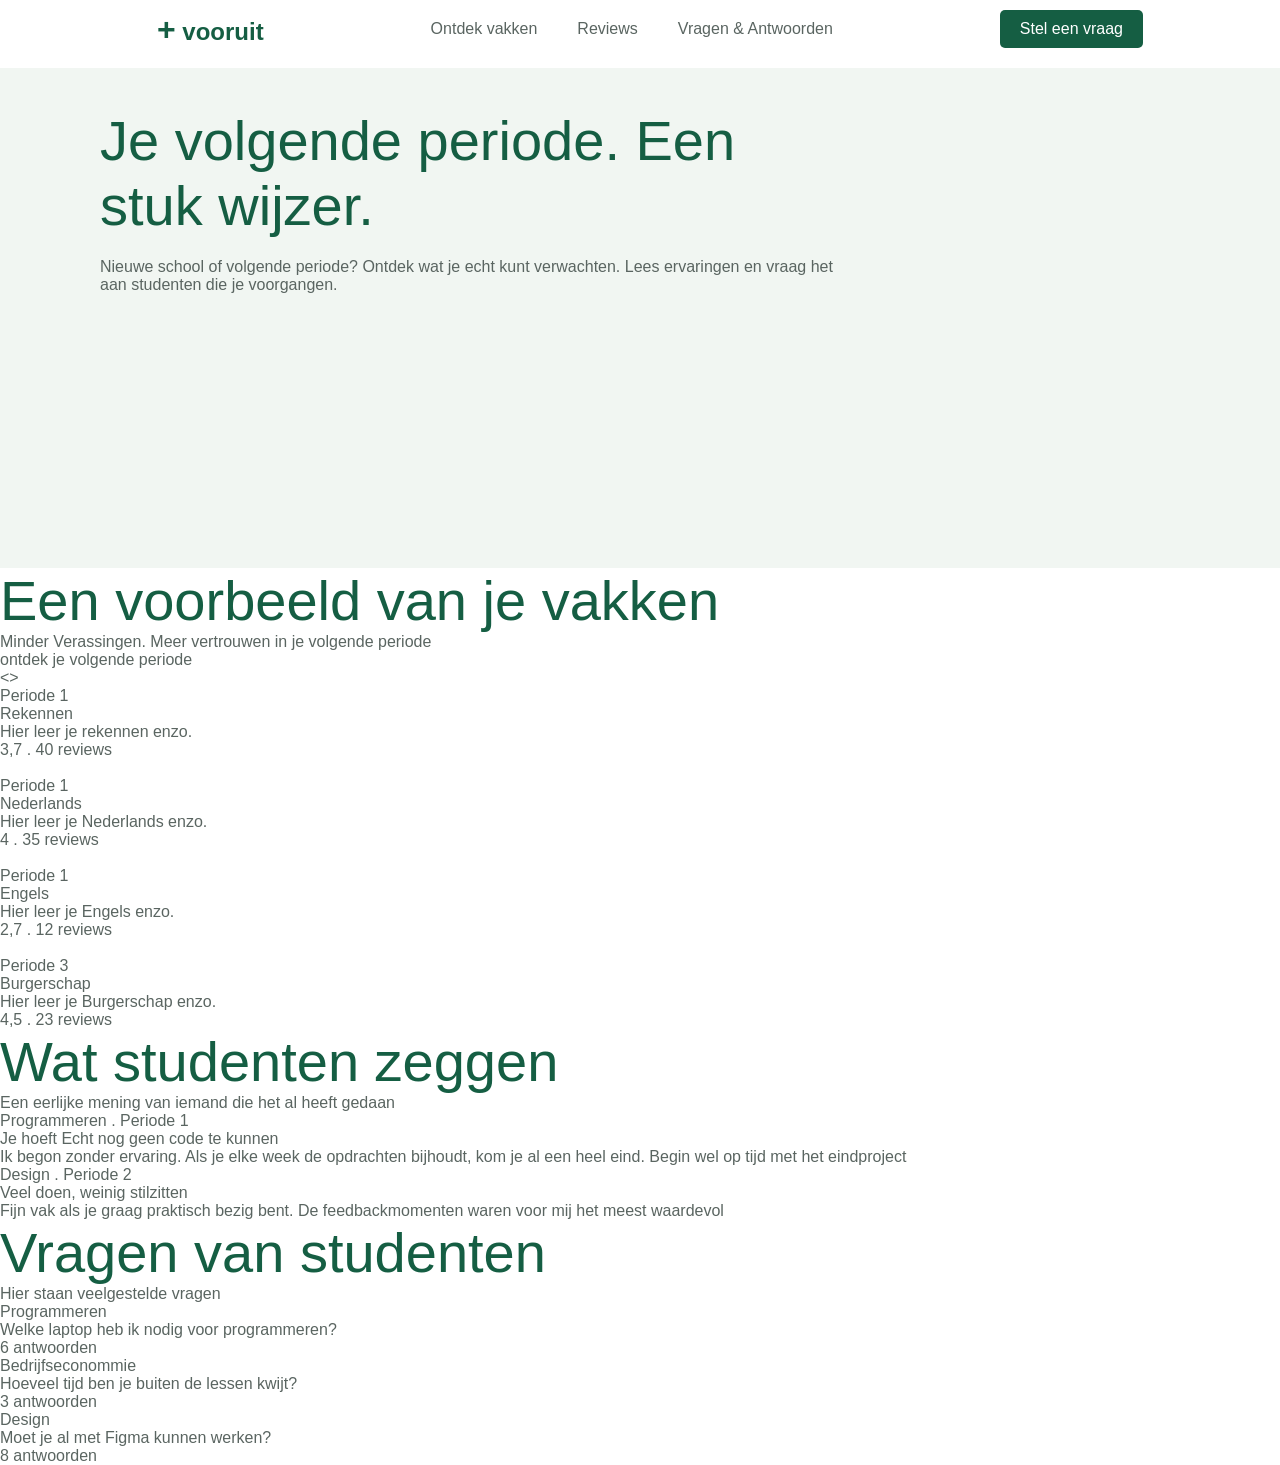
==== web-pages/index.html @ 9ec4476e "header fix" ====
<!doctype html>
<html lang="en">

<head>
  <meta charset="UTF-8" />
  <meta name="viewport" content="width=device-width, initial-scale=1.0" />
  <title>Document</title>
  <link rel="stylesheet" href="../css/style.css" />
</head>

<body>
  <header>
    <nav class="navigation">
      <div>
        <p><span>+</span> vooruit</p>
      </div>

      <div class="links">
        <a href="#">Ontdek vakken</a>
        <a href="#">Reviews</a>
        <a href="#">Vragen & Antwoorden</a>
      </div>

      <div>
        <a class="question-button" href="#">Stel een vraag</a>
      </div>
    </nav>
  </header>
  <main>
    <section class="hero">
      <div class="hero-text-container">
        <h2>Je volgende periode. Een stuk wijzer.</h2>
        <h3>
          Nieuwe school of volgende periode? Ontdek wat je echt kunt
          verwachten. Lees ervaringen en vraag het aan studenten die je
          voorgangen.
        </h3>
      </div>
    </section>

    <section class="vakken">
      <div>
        <h2>Een voorbeeld van je vakken</h2>
        <p>Minder Verassingen. Meer vertrouwen in je volgende periode</p>
        <p>ontdek je volgende periode</p>
      </div>

      <div class="vakken-container">
        <article>
          <div>
            <div class="logo-container">
              <p class="logo">
                <>
              </p>
            </div>
            <p>Periode 1</p>

            <p>Rekennen</p>
            <p>Hier leer je rekennen enzo.</p>

            <!-- ster icoon -->
            <p>3,7 . 40 reviews</p>
          </div>
        </article>

        <article>
          <img src="" alt="" />
          <div>
            <p>Periode 1</p>
            <p>Nederlands</p>
            <p>Hier leer je Nederlands enzo.</p>

            <!-- ster icoon -->
            <p>4 . 35 reviews</p>
          </div>
        </article>

        <article>
          <img src="" alt="" />
          <div>
            <p>Periode 1</p>
            <p>Engels</p>
            <p>Hier leer je Engels enzo.</p>

            <!-- ster icoon -->
            <p>2,7 . 12 reviews</p>
          </div>
        </article>

        <article>
          <img src="" alt="" />
          <div>
            <p>Periode 3</p>

            <p>Burgerschap</p>
            <p>Hier leer je Burgerschap enzo.</p>

            <!-- ster icoon -->
            <p>4,5 . 23 reviews</p>
          </div>
        </article>
      </div>
    </section>

    <!-- Wat studenten zeggen en vragen van studenten -->
    <section>
      <!-- wat studenten zegggen -->
      <div>
        <div>
          <h2>Wat studenten zeggen</h2>
          <p>Een eerlijke mening van iemand die het al heeft gedaan</p>
        </div>

        <article>
          <p>Programmeren . Periode 1</p>
          <p>Je hoeft Echt nog geen code te kunnen</p>
          <p>Ik begon zonder ervaring. Als je elke week de opdrachten bijhoudt,
            kom je al een heel eind. Begin wel op tijd met het eindproject
          </p>
        </article>

        <article>
          <p>Design . Periode 2</p>
          <p>Veel doen, weinig stilzitten</p>
          <p>Fijn vak als je graag praktisch bezig bent. De feedbackmomenten waren
            voor mij het meest waardevol
          </p>
        </article>
      </div>

      <!-- Vragen van studenten -->
      <div>
        <div>
          <h2>Vragen van studenten</h2>
          <p>Hier staan veelgestelde vragen</p>
        </div>

        <article>
          <p>Programmeren</p>
          <p>Welke laptop heb ik nodig voor programmeren?</p>
          <p>6 antwoorden</p>
        </article>
         <article>
          <p>Bedrijfseconommie</p>
          <p>Hoeveel tijd ben je buiten de lessen kwijt?</p>
          <p>3 antwoorden</p>
        </article>
         <article>
          <p>Design</p>
          <p>Moet je al met Figma kunnen werken?</p>
          <p>8 antwoorden</p>
        </article>
      </div>

    </section>
  </main>

  <footer></footer>
</body>

</html>
---- css/style.css ----
* {
    margin: 0;
    padding: 0;
}


:root {
    --primary-color: #155E43;
    --secondary-color: #2ecc71;
    --border-color: #E4E9E5;
    --font-color: #5A6561;
    --font-hover-background-color: #cde8d8;
    --background-color: #ffffff;
    --secondary-background-color: #F1F6F2;
}


/* GENERAL */
body {
    font-family: Inter, sans-serif;
    background-color: var(--background-color);
    color: var(--font-color);
}

h2 {
    font-size: 3.5rem;
    font-weight: 500;
    color: var(--primary-color);
}

h3 {
    color: var(--font-color);
    font-size: 1rem;
    font-weight: 500;
}

/* GENERAL */

/* HEADER */
.navigation {
    display: flex;
    margin: 0 auto;
    align-items: center;
    justify-content: space-evenly;
    background-color: var(--background-color);
    color: #fff;
    padding: 10px;
    width: 100%;
    margin-bottom: 10px;

    span{
        font-size: 2rem;
        color: var(--primary-color);
    }

    p{
        font-size: 1.5rem;
        font-weight: 600;
        color: var(--primary-color);
    }
    
    a {
        color: var(--font-color);
        text-decoration: none;
        padding: 10px 20px;
        transition: background-color 0.3s ease;
    }

    a:hover {
        background-color: var(--font-hover-background-color);
        border-radius: 5px;
    }

    .links{
        display: flex;
        max-width: 500px;
    }

    .question-button {
        display: flex;
        flex-wrap: wrap;
        background-color: var(--primary-color);
        color: var(--background-color);
        border: none;
        padding: 10px 20px;
        border-radius: 5px;
        cursor: pointer;
        transition: background-color 0.3s ease;

        a:hover {
            background-color: var(--primary-color);
            color: var(--secondary-background-color);
        }
    }

}
/* END HEADER */

/* HERO */
.hero{
    width: 100%;
    height: 500px;
    background-color: var(--secondary-background-color);

    .hero-text-container {
        display: flex;
        flex-direction: column;
        align-items: left;
        width: 750px;
        margin-left: 100px;


        h2 {
            margin-top: 40px;
        }

        h3 {
            margin-top: 20px;
        }
    }

}
/* END HERO */


.review-box{
    width: 1400px;
    height: 600px;
    background-color: red;
}
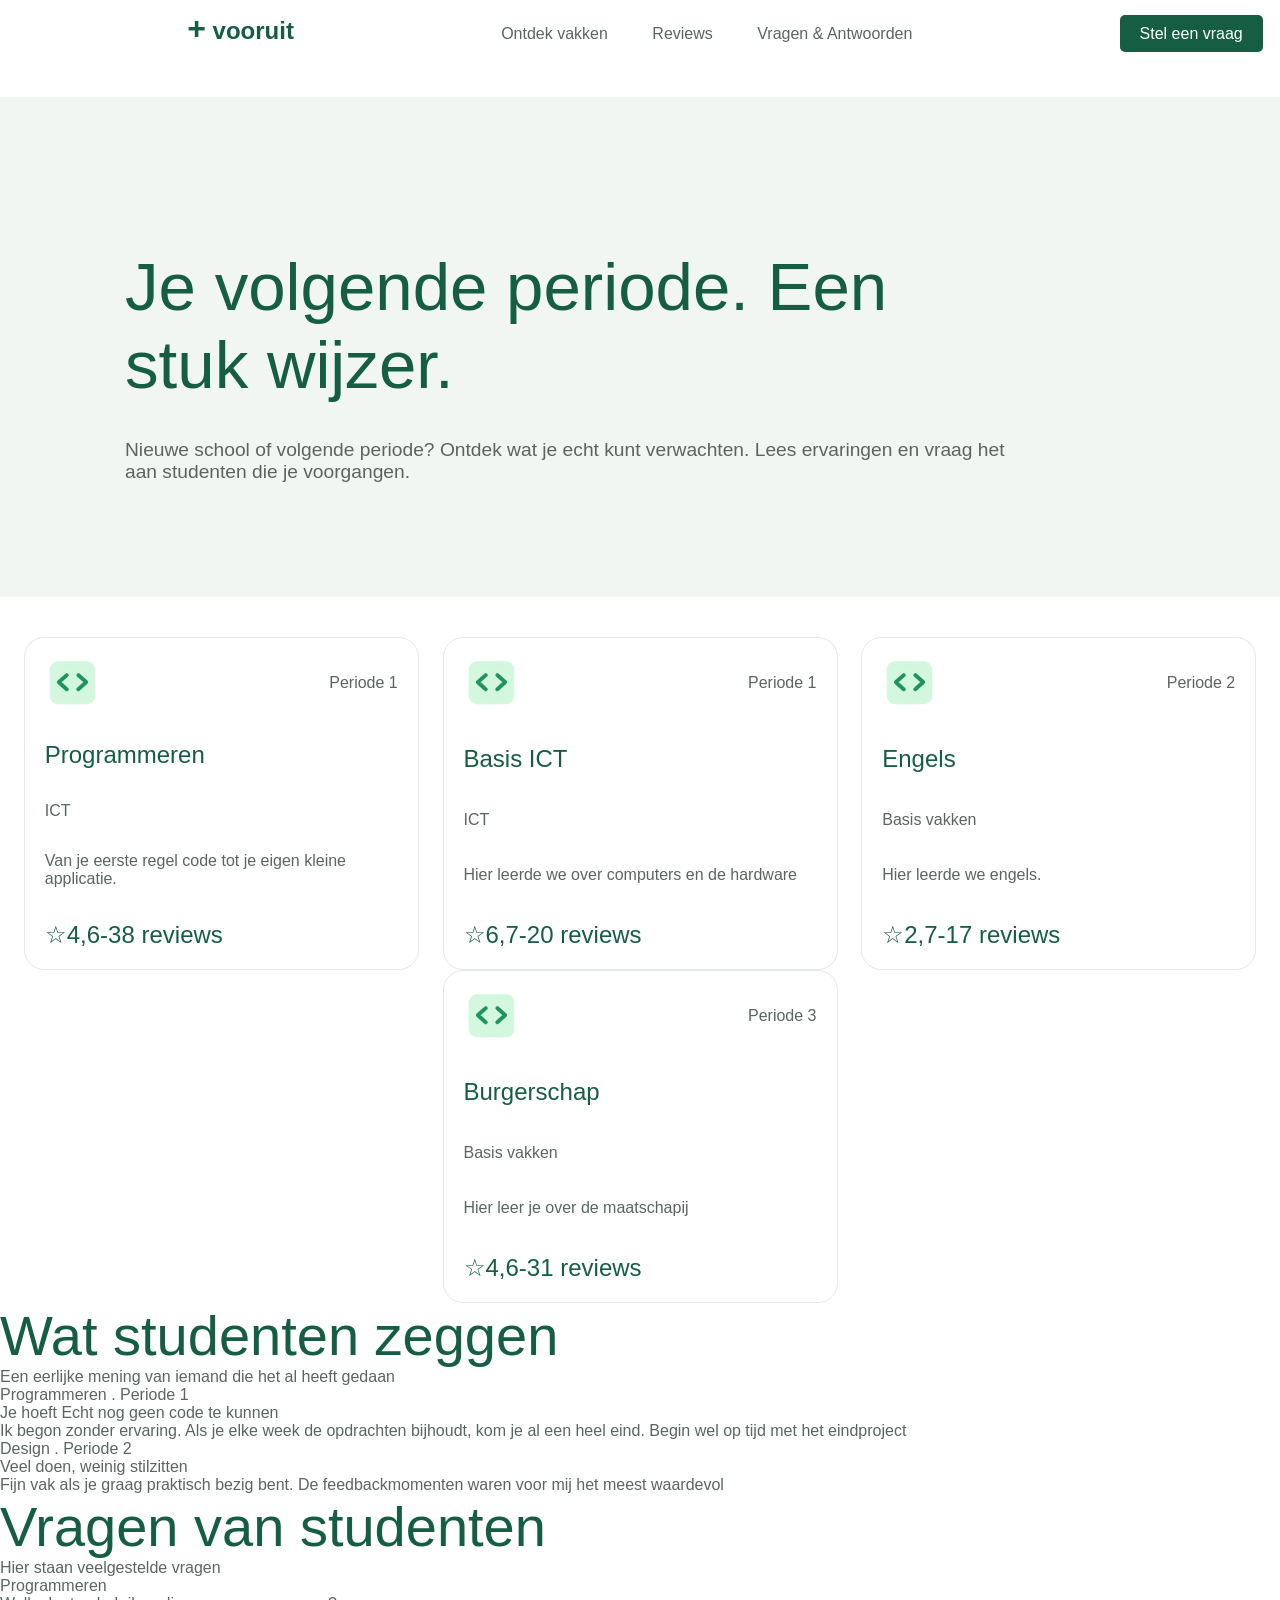
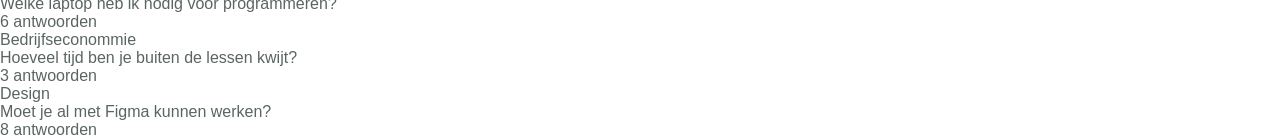
==== commit e6122494: "Updated" ====
--- a/web-pages/index.html
+++ b/web-pages/index.html
@@ -1,161 +1,187 @@
 <!doctype html>
 <html lang="en">
+  <head>
+    <meta charset="UTF-8" />
+    <meta
+      name="viewport"
+      content="width=device-width, initial-scale=1.0, maximum-scale=1.0, user-scalable=no"
+    />
+    <title>Document</title>
+    <link rel="stylesheet" href="../css/style.css" />
+  </head>
 
-<head>
-  <meta charset="UTF-8" />
-  <meta name="viewport" content="width=device-width, initial-scale=1.0" />
-  <title>Document</title>
-  <link rel="stylesheet" href="../css/style.css" />
-</head>
+  <body>
+    <header>
+      <nav class="navigation">
+        <div>
+          <p><span>+</span> vooruit</p>
+        </div>
 
-<body>
-  <header>
-    <nav class="navigation">
-      <div>
-        <p><span>+</span> vooruit</p>
-      </div>
+        <div>
+          <a href="#">Ontdek vakken</a>
+          <a href="#">Reviews</a>
+          <a href="#">Vragen & Antwoorden</a>
+        </div>
 
-      <div class="links">
-        <a href="#">Ontdek vakken</a>
-        <a href="#">Reviews</a>
-        <a href="#">Vragen & Antwoorden</a>
-      </div>
+        <div>
+          <a class="question-button" href="#">Stel een vraag</a>
+        </div>
+      </nav>
+    </header>
+    <main>
+      <section class="hero">
+        <div class="hero-text-container">
+          <h2>Je volgende periode. Een stuk wijzer.</h2>
+          <h3>
+            Nieuwe school of volgende periode? Ontdek wat je echt kunt
+            verwachten. Lees ervaringen en vraag het aan studenten die je
+            voorgangen.
+          </h3>
+        </div>
+      </section>
 
-      <div>
-        <a class="question-button" href="#">Stel een vraag</a>
-      </div>
-    </nav>
-  </header>
-  <main>
-    <section class="hero">
-      <div class="hero-text-container">
-        <h2>Je volgende periode. Een stuk wijzer.</h2>
-        <h3>
-          Nieuwe school of volgende periode? Ontdek wat je echt kunt
-          verwachten. Lees ervaringen en vraag het aan studenten die je
-          voorgangen.
-        </h3>
-      </div>
-    </section>
-
-    <section class="vakken">
-      <div>
-        <h2>Een voorbeeld van je vakken</h2>
-        <p>Minder Verassingen. Meer vertrouwen in je volgende periode</p>
-        <p>ontdek je volgende periode</p>
-      </div>
-
-      <div class="vakken-container">
-        <article>
-          <div>
-            <div class="logo-container">
-              <p class="logo">
-                <>
-              </p>
-            </div>
+      <section class="card-section">
+        <article class="card">
+          <div class="card-image-container">
+            <img src="../images/logo.png" alt="" />
             <p>Periode 1</p>
-
-            <p>Rekennen</p>
-            <p>Hier leer je rekennen enzo.</p>
-
-            <!-- ster icoon -->
-            <p>3,7 . 40 reviews</p>
           </div>
+          <h2>Programmeren</h2>
+          <p>ICT</p>
+          <p>Van je eerste regel code tot je eigen kleine applicatie.</p>
+          <h2 class="review">☆4,6-38 reviews</h2>
         </article>
 
-        <article>
-          <img src="" alt="" />
-          <div>
+        <article class="card">
+          <div class="card-image-container">
+            <img src="../images/logo.png" alt="" />
             <p>Periode 1</p>
-            <p>Nederlands</p>
-            <p>Hier leer je Nederlands enzo.</p>
-
-            <!-- ster icoon -->
-            <p>4 . 35 reviews</p>
           </div>
+          <h2>Basis ICT</h2>
+          <p>ICT</p>
+          <p>Hier leerde we over computers en de hardware</p>
+          <h2 class="review">☆6,7-20 reviews</h2>
         </article>
 
-        <article>
-          <img src="" alt="" />
-          <div>
-            <p>Periode 1</p>
-            <p>Engels</p>
-            <p>Hier leer je Engels enzo.</p>
-
-            <!-- ster icoon -->
-            <p>2,7 . 12 reviews</p>
+        <article class="card">
+          <div class="card-image-container">
+            <img src="../images/logo.png" alt="" />
+            <p>Periode 2</p>
           </div>
+          <h2>Engels</h2>
+          <p>Basis vakken</p>
+          <p>Hier leerde we engels.</p>
+          <h2 class="review">☆2,7-17 reviews</h2>
         </article>
 
-        <article>
-          <img src="" alt="" />
-          <div>
+        <article class="card">
+          <div class="card-image-container">
+            <img src="../images/logo.png" alt="" />
             <p>Periode 3</p>
+          </div>
+          <h2>Burgerschap</h2>
+          <p>Basis vakken</p>
+          <p>Hier leer je over de maatschapij</p>
+          <h2 class="review">☆4,6-31 reviews</h2>
+        </article>
+      </section>
 
-            <p>Burgerschap</p>
-            <p>Hier leer je Burgerschap enzo.</p>
-
-            <!-- ster icoon -->
-            <p>4,5 . 23 reviews</p>
-          </div>
-        </article>
-      </div>
-    </section>
-
-    <!-- Wat studenten zeggen en vragen van studenten -->
+      <!-- Wat studenten zeggen en vragen van studenten -->
+ 
     <section>
       <!-- wat studenten zegggen -->
       <div>
         <div>
           <h2>Wat studenten zeggen</h2>
+ 
           <p>Een eerlijke mening van iemand die het al heeft gedaan</p>
+ 
         </div>
-
+ 
+ 
+ 
         <article>
+ 
           <p>Programmeren . Periode 1</p>
+ 
           <p>Je hoeft Echt nog geen code te kunnen</p>
+ 
           <p>Ik begon zonder ervaring. Als je elke week de opdrachten bijhoudt,
+ 
             kom je al een heel eind. Begin wel op tijd met het eindproject
+ 
           </p>
+ 
         </article>
-
+ 
+ 
+ 
         <article>
+ 
           <p>Design . Periode 2</p>
+ 
           <p>Veel doen, weinig stilzitten</p>
+ 
           <p>Fijn vak als je graag praktisch bezig bent. De feedbackmomenten waren
+ 
             voor mij het meest waardevol
+ 
           </p>
+ 
+        </article>
+ 
+      </div>
+ 
+ 
+ 
+      <!-- Vragen van studenten -->
+ 
+      <div>
+ 
+        <div>
+ 
+          <h2>Vragen van studenten</h2>
+ 
+          <p>Hier staan veelgestelde vragen</p>
+ 
+        </div>
+ 
+ 
+ 
+        <article>
+ 
+          <p>Programmeren</p>
+ 
+          <p>Welke laptop heb ik nodig voor programmeren?</p>
+ 
+          <p>6 antwoorden</p>
+ 
+        </article>
+ 
+         <article>
+ 
+          <p>Bedrijfseconommie</p>
+ 
+          <p>Hoeveel tijd ben je buiten de lessen kwijt?</p>
+ 
+          <p>3 antwoorden</p>
+ 
+        </article>
+ 
+         <article>
+ 
+          <p>Design</p>
+ 
+          <p>Moet je al met Figma kunnen werken?</p>
+ 
+          <p>8 antwoorden</p>
+ 
         </article>
       </div>
+    </section>
 
-      <!-- Vragen van studenten -->
-      <div>
-        <div>
-          <h2>Vragen van studenten</h2>
-          <p>Hier staan veelgestelde vragen</p>
-        </div>
+    </main>
 
-        <article>
-          <p>Programmeren</p>
-          <p>Welke laptop heb ik nodig voor programmeren?</p>
-          <p>6 antwoorden</p>
-        </article>
-         <article>
-          <p>Bedrijfseconommie</p>
-          <p>Hoeveel tijd ben je buiten de lessen kwijt?</p>
-          <p>3 antwoorden</p>
-        </article>
-         <article>
-          <p>Design</p>
-          <p>Moet je al met Figma kunnen werken?</p>
-          <p>8 antwoorden</p>
-        </article>
-      </div>
-
-    </section>
-  </main>
-
-  <footer></footer>
-</body>
-
-</html>+    <footer></footer>
+  </body>
+</html>
--- a/css/style.css
+++ b/css/style.css
@@ -1,130 +1,167 @@
 * {
-    margin: 0;
-    padding: 0;
+  margin: 0px;
+  padding: 0px;
 }
 
-
 :root {
-    --primary-color: #155E43;
-    --secondary-color: #2ecc71;
-    --border-color: #E4E9E5;
-    --font-color: #5A6561;
-    --font-hover-background-color: #cde8d8;
-    --background-color: #ffffff;
-    --secondary-background-color: #F1F6F2;
+  --primary-color: #155e43;
+  --secondary-color: #2ecc71;
+  --border-color: #e4e9e5;
+  --font-color: #5a6561;
+  --font-hover-background-color: #cde8d8;
+  --background-color: #ffffff;
+  --background-color-offwhite: #f1f0e5;
+  --secondary-background-color: #f1f6f2;
 }
-
 
 /* GENERAL */
 body {
-    font-family: Inter, sans-serif;
-    background-color: var(--background-color);
-    color: var(--font-color);
+  font-family: Inter, sans-serif;
+  background-color: var(--background-color);
+  color: var(--font-color);
 }
 
 h2 {
-    font-size: 3.5rem;
-    font-weight: 500;
-    color: var(--primary-color);
+  font-size: 3.5rem;
+  font-weight: 500;
+  color: var(--primary-color);
 }
 
 h3 {
-    color: var(--font-color);
-    font-size: 1rem;
-    font-weight: 500;
+  color: var(--font-color);
+  font-size: 1rem;
+  font-weight: 500;
 }
 
 /* GENERAL */
 
 /* HEADER */
 .navigation {
-    display: flex;
-    margin: 0 auto;
-    align-items: center;
-    justify-content: space-evenly;
-    background-color: var(--background-color);
-    color: #fff;
-    padding: 10px;
-    width: 100%;
-    margin-bottom: 10px;
+  display: flex;
+  margin: 0 auto;
+  align-items: baseline;
+  justify-content: space-evenly;
+  background-color: var(--background-color);
+  color: #fff;
+  padding: 10px 0;
+  width: 1450px;
 
-    span{
-        font-size: 2rem;
-        color: var(--primary-color);
-    }
+  span {
+    font-size: 2rem;
+    color: var(--primary-color);
+  }
 
-    p{
-        font-size: 1.5rem;
-        font-weight: 600;
-        color: var(--primary-color);
-    }
-    
-    a {
-        color: var(--font-color);
-        text-decoration: none;
-        padding: 10px 20px;
-        transition: background-color 0.3s ease;
-    }
+  p {
+    font-size: 1.5rem;
+    font-weight: 600;
+    color: var(--primary-color);
+  }
+
+  a {
+    color: var(--font-color);
+    text-decoration: none;
+    padding: 10px 20px;
+    transition: background-color 0.3s ease;
+  }
+
+  a:hover {
+    background-color: var(--font-hover-background-color);
+    border-radius: 5px;
+  }
+
+  .question-button {
+    background-color: var(--primary-color);
+    color: var(--background-color);
+    border: none;
+    padding: 10px 20px;
+    border-radius: 5px;
+    cursor: pointer;
+    transition: background-color 0.3s ease;
 
     a:hover {
-        background-color: var(--font-hover-background-color);
-        border-radius: 5px;
+      background-color: var(--primary-color);
+      color: var(--secondary-background-color);
     }
-
-    .links{
-        display: flex;
-        max-width: 500px;
-    }
-
-    .question-button {
-        display: flex;
-        flex-wrap: wrap;
-        background-color: var(--primary-color);
-        color: var(--background-color);
-        border: none;
-        padding: 10px 20px;
-        border-radius: 5px;
-        cursor: pointer;
-        transition: background-color 0.3s ease;
-
-        a:hover {
-            background-color: var(--primary-color);
-            color: var(--secondary-background-color);
-        }
-    }
-
+  }
 }
 /* END HEADER */
 
 /* HERO */
-.hero{
-    width: 100%;
-    height: 500px;
-    background-color: var(--secondary-background-color);
+.hero {
+  display: flex;
+  align-items: center;
+  width: 100%;
+  height: 500px;
+  background-color: var(--secondary-background-color);
+  margin: 40px 0;
 
-    .hero-text-container {
-        display: flex;
-        flex-direction: column;
-        align-items: left;
-        width: 750px;
-        margin-left: 100px;
+  .hero-text-container {
+    display: flex;
+    flex-direction: column;
+    align-items: left;
+    width: 750px;
+    margin-left: 200px;
+    transform: scale(1.2);
 
+    p {
+      width: fit-content;
+      padding: 5px 5px;
+      font-size: 0.9rem;
 
-        h2 {
-            margin-top: 40px;
-        }
-
-        h3 {
-            margin-top: 20px;
-        }
+      background-color: var(--background-color);
+      color: var(--primary-color);
+      border-radius: 5px;
     }
 
+    h2 {
+      margin-top: 30px;
+    }
+
+    h3 {
+      margin-top: 30px;
+    }
+  }
 }
 /* END HERO */
 
+/* VAKKEN ARTICLES */
+.card-section {
+  display: flex;
+  flex-direction: row;
+  justify-content: space-evenly;
+  flex-wrap: wrap;
 
-.review-box{
-    width: 1400px;
-    height: 600px;
-    background-color: red;
-}+  .card {
+    display: flex;
+    flex-direction: column;
+    justify-content: space-between;
+    width: 353px;
+    height: 291px;
+    padding: 20px;
+    border-radius: 20px;
+    border: solid 1px var(--border-color);
+
+    .card-image-container {
+      display: flex;
+      flex-direction: row;
+      justify-content: space-between;
+      align-items: center;
+    }
+
+    img {
+      height: 50px;
+      width: auto;
+    }
+
+    h2 {
+      font-size: 1.5rem;
+    }
+  }
+}
+/* END VAKKEN ARTICLES */
+
+.review-box {
+  width: 1400px;
+  height: 600px;
+  background-color: red;
+}
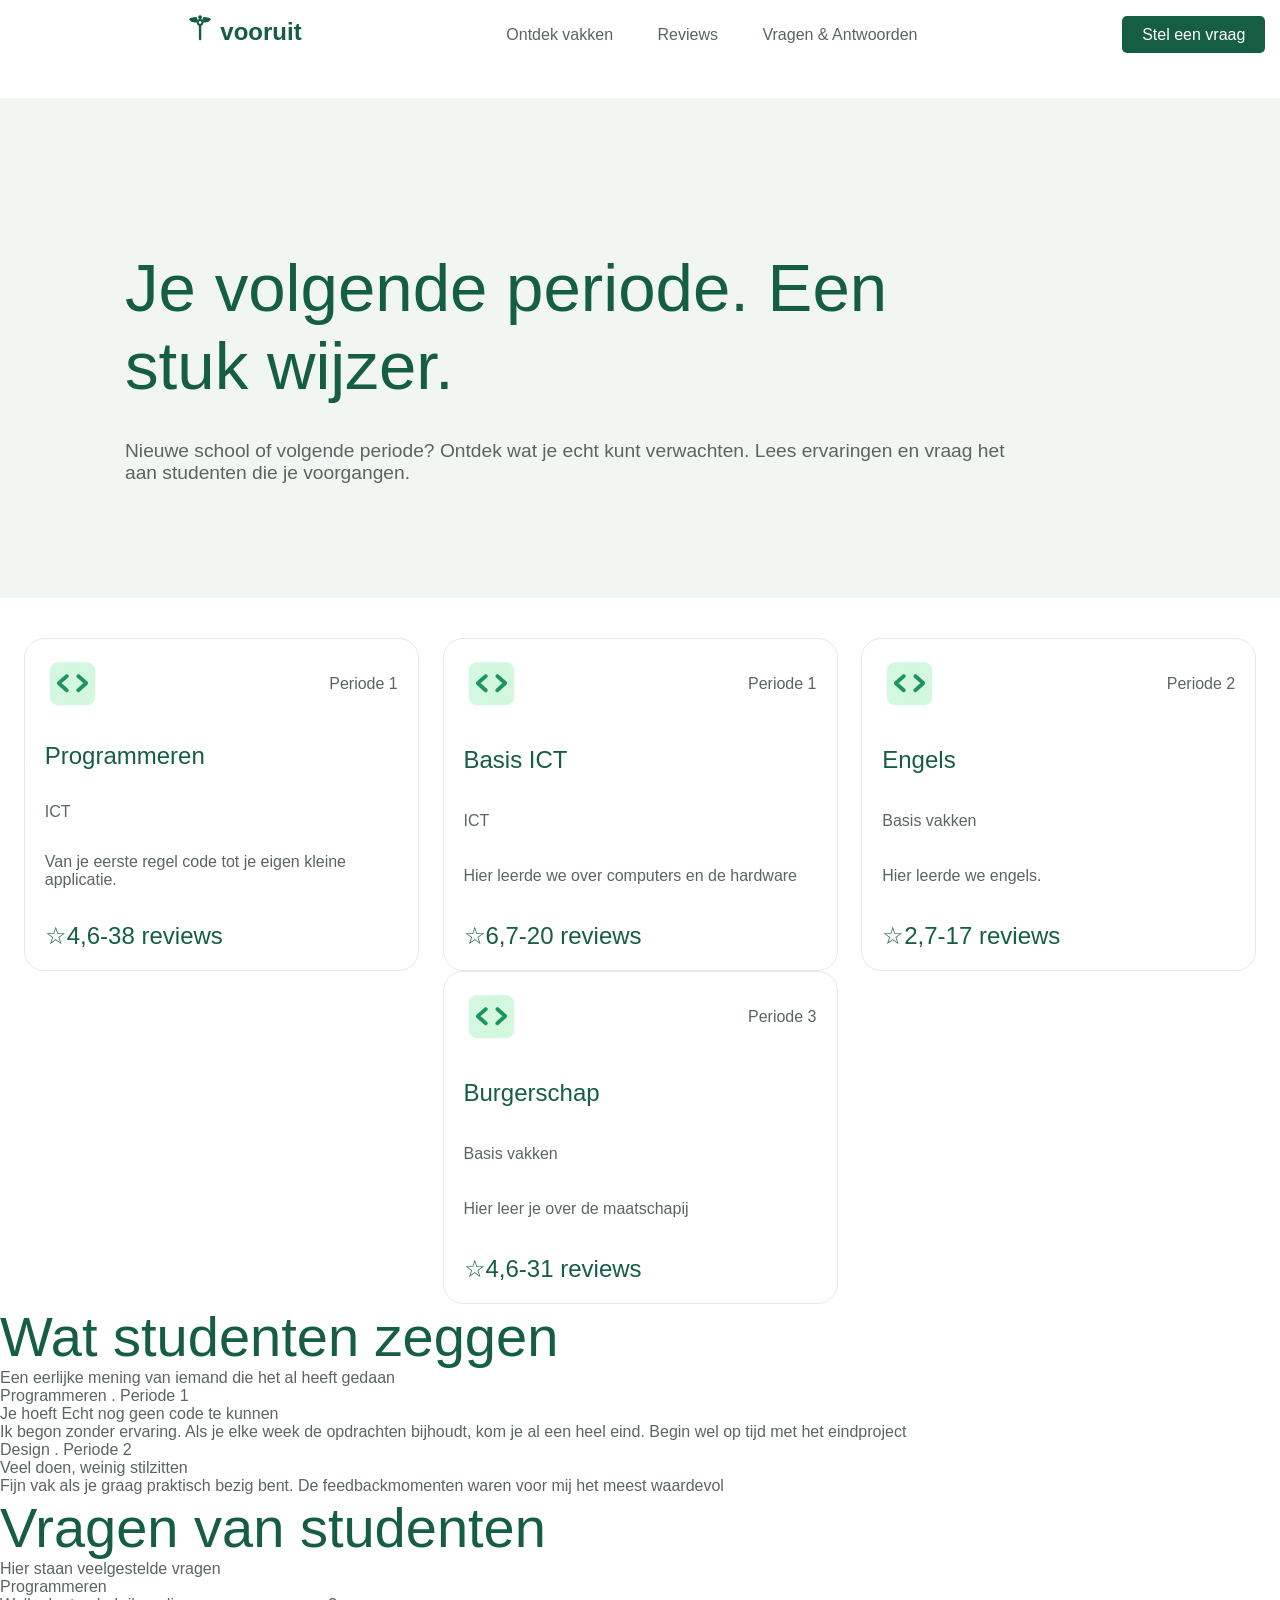
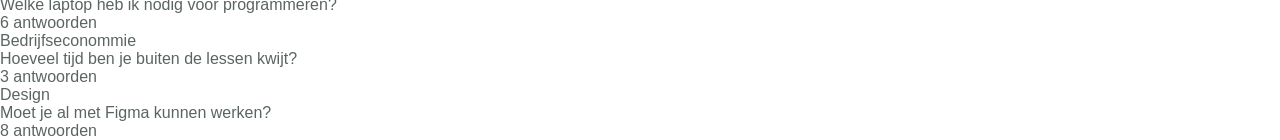
==== commit d09ec09b: "Update index.html" ====
--- a/web-pages/index.html
+++ b/web-pages/index.html
@@ -14,17 +14,17 @@
     <header>
       <nav class="navigation">
         <div>
-          <p><span>+</span> vooruit</p>
+          <p><span>⚚</span> vooruit</p>
         </div>
 
         <div>
           <a href="#">Ontdek vakken</a>
-          <a href="#">Reviews</a>
+          <a href="#reviews">Reviews</a>
           <a href="#">Vragen & Antwoorden</a>
         </div>
 
         <div>
-          <a class="question-button" href="#">Stel een vraag</a>
+          <a class="question-button" href="review.html">Stel een vraag</a>
         </div>
       </nav>
     </header>
@@ -40,7 +40,7 @@
         </div>
       </section>
 
-      <section class="card-section">
+      <section id="reviews" class="card-section">
         <article class="card">
           <div class="card-image-container">
             <img src="../images/logo.png" alt="" />
@@ -54,7 +54,7 @@
 
         <article class="card">
           <div class="card-image-container">
-            <img src="../images/logo.png" alt="" />
+            <img src="../images/logo.png" alt="bendus" />
             <p>Periode 1</p>
           </div>
           <h2>Basis ICT</h2>
@@ -93,89 +93,57 @@
       <div>
         <div>
           <h2>Wat studenten zeggen</h2>
- 
           <p>Een eerlijke mening van iemand die het al heeft gedaan</p>
- 
         </div>
  
  
  
         <article>
- 
           <p>Programmeren . Periode 1</p>
- 
           <p>Je hoeft Echt nog geen code te kunnen</p>
- 
           <p>Ik begon zonder ervaring. Als je elke week de opdrachten bijhoudt,
- 
             kom je al een heel eind. Begin wel op tijd met het eindproject
- 
           </p>
- 
         </article>
  
  
  
         <article>
- 
           <p>Design . Periode 2</p>
- 
           <p>Veel doen, weinig stilzitten</p>
- 
           <p>Fijn vak als je graag praktisch bezig bent. De feedbackmomenten waren
- 
             voor mij het meest waardevol
- 
           </p>
- 
         </article>
- 
       </div>
  
  
  
       <!-- Vragen van studenten -->
- 
       <div>
- 
         <div>
- 
           <h2>Vragen van studenten</h2>
- 
           <p>Hier staan veelgestelde vragen</p>
- 
         </div>
  
  
  
         <article>
- 
           <p>Programmeren</p>
- 
           <p>Welke laptop heb ik nodig voor programmeren?</p>
- 
           <p>6 antwoorden</p>
- 
         </article>
  
          <article>
- 
           <p>Bedrijfseconommie</p>
- 
           <p>Hoeveel tijd ben je buiten de lessen kwijt?</p>
- 
           <p>3 antwoorden</p>
- 
         </article>
  
          <article>
- 
           <p>Design</p>
- 
           <p>Moet je al met Figma kunnen werken?</p>
- 
           <p>8 antwoorden</p>
- 
         </article>
       </div>
     </section>
--- a/css/style.css
+++ b/css/style.css
@@ -15,6 +15,10 @@
 }
 
 /* GENERAL */
+html {
+    scroll-behavior: smooth;
+}
+
 body {
   font-family: Inter, sans-serif;
   background-color: var(--background-color);
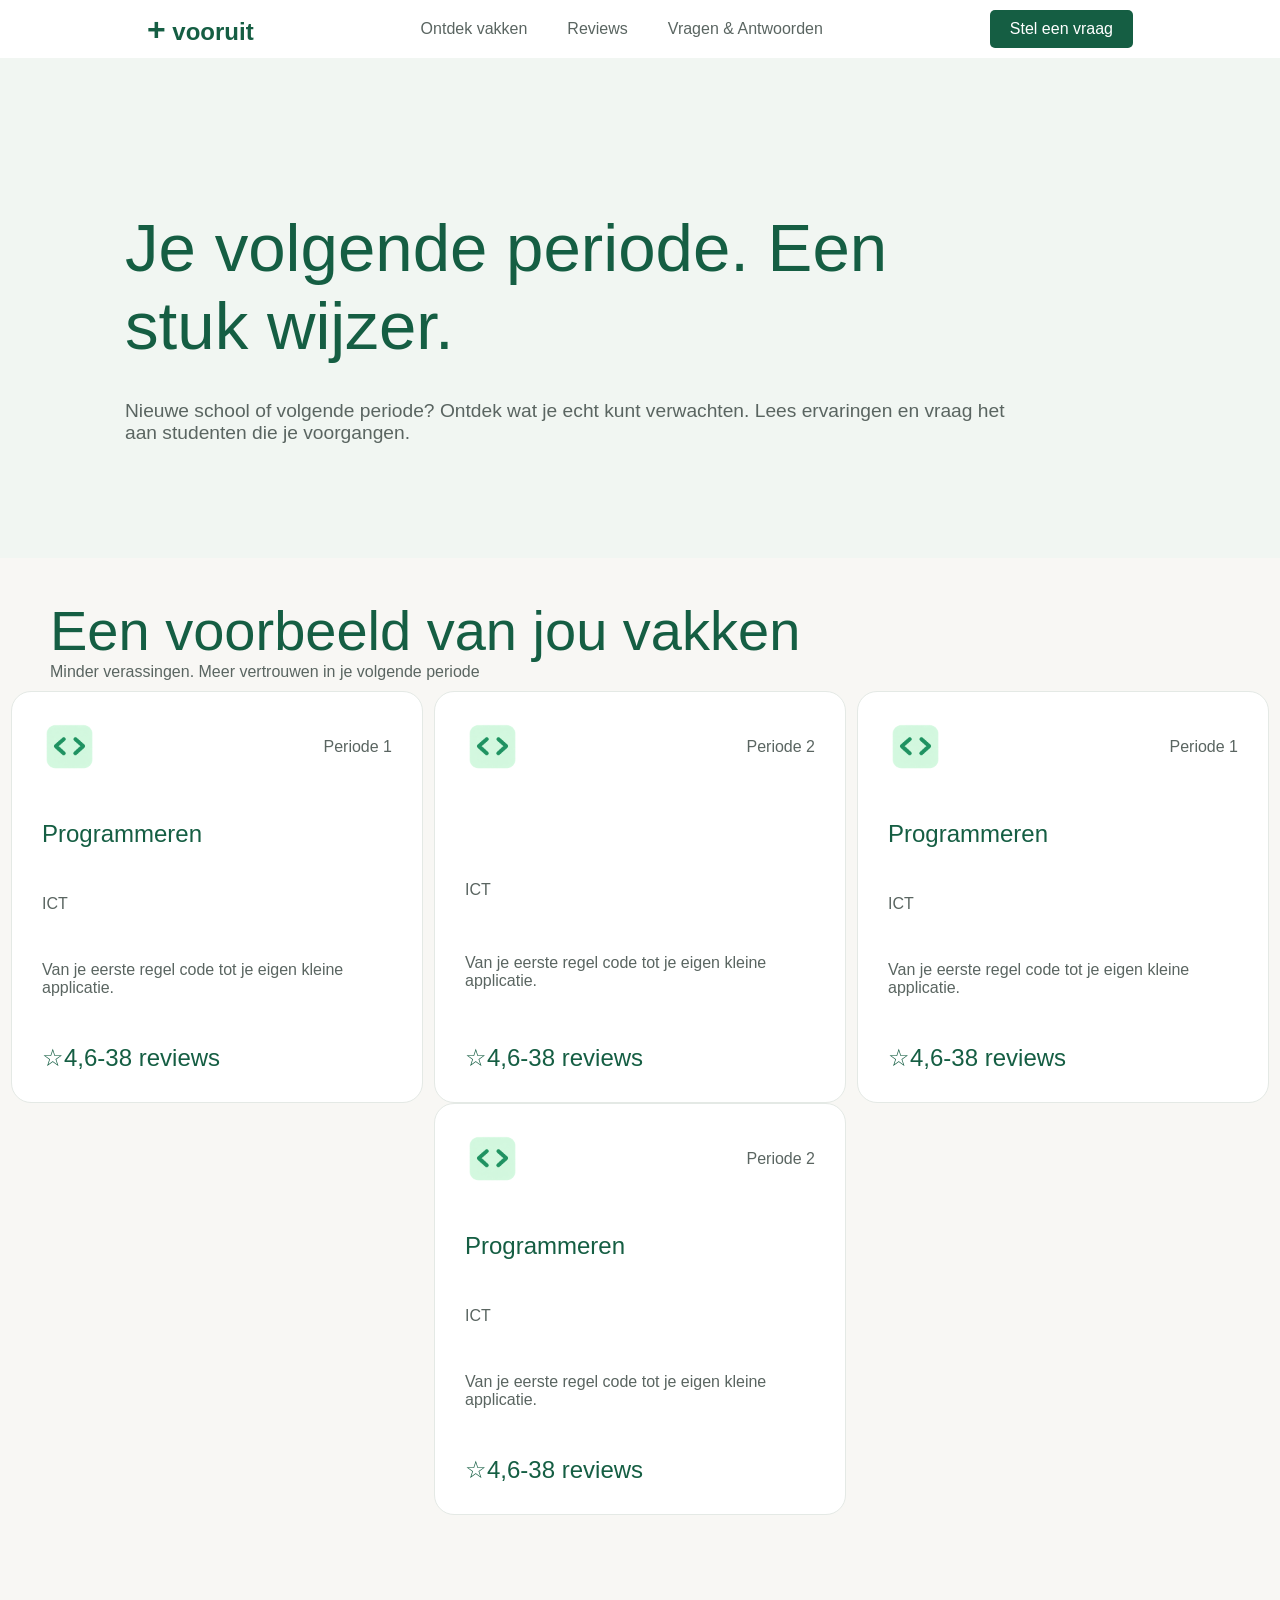
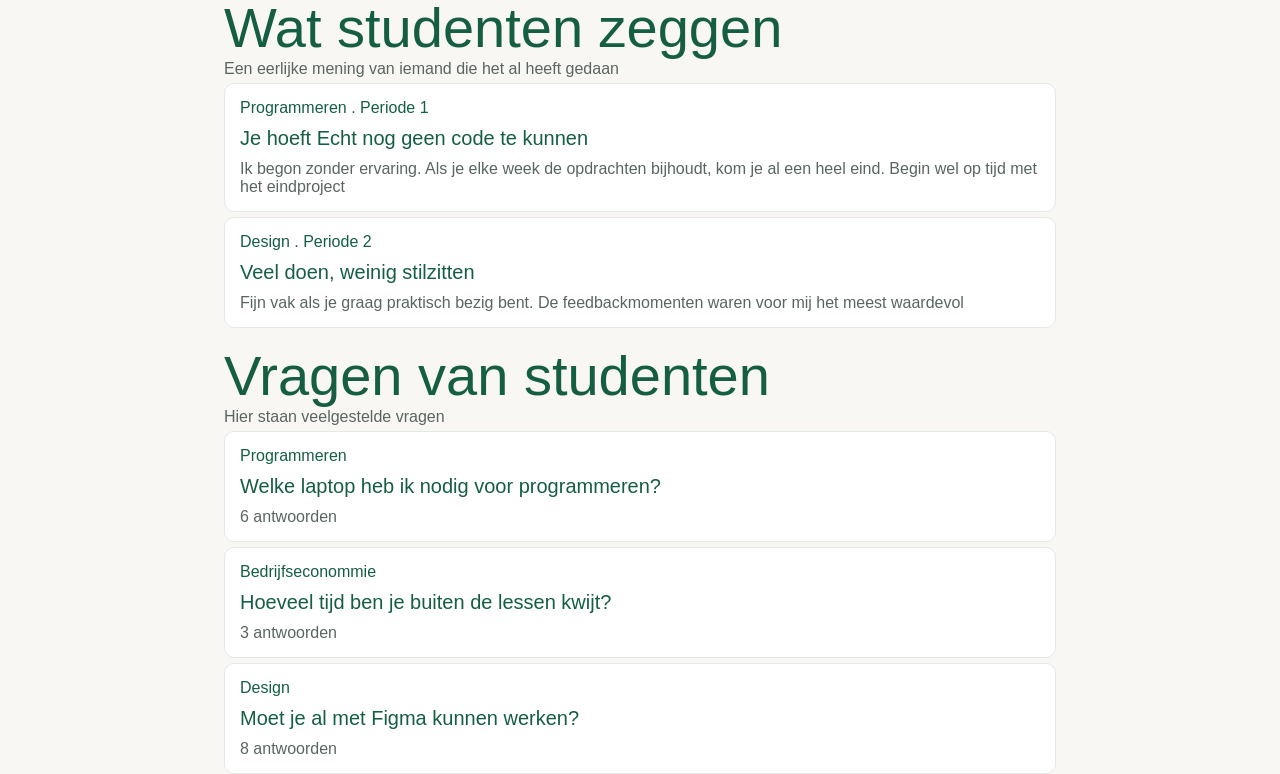
==== commit 16b8adb2: "extra dingetjes bijgevoegd ik heb de reviews en vragen afgemaakt. sasha mag het mooi maken" ====
--- a/web-pages/index.html
+++ b/web-pages/index.html
@@ -1,155 +1,148 @@
 <!doctype html>
 <html lang="en">
-  <head>
-    <meta charset="UTF-8" />
-    <meta
-      name="viewport"
-      content="width=device-width, initial-scale=1.0, maximum-scale=1.0, user-scalable=no"
-    />
-    <title>Document</title>
-    <link rel="stylesheet" href="../css/style.css" />
-  </head>
 
-  <body>
-    <header>
-      <nav class="navigation">
-        <div>
-          <p><span>⚚</span> vooruit</p>
+<head>
+  <meta charset="UTF-8" />
+  <meta name="viewport" content="width=device-width, initial-scale=1.0, maximum-scale=1.0, user-scalable=no" />
+  <title>Document</title>
+  <link rel="stylesheet" href="../css/style.css" />
+</head>
+
+<body>
+  <header>
+    <nav class="navigation">
+      <div>
+        <h1><span>+</span> vooruit</h1>
+      </div>
+
+      <div class="links">
+        <a href="#">Ontdek vakken</a>
+        <a href="#">Reviews</a>
+        <a href="#">Vragen & Antwoorden</a>
+      </div>
+
+      <div>
+        <a class="question-button" href="#">Stel een vraag</a>
+      </div>
+    </nav>
+  </header>
+  <main>
+    <section class="hero">
+      <div class="hero-text-container">
+        <h2>Je volgende periode. Een stuk wijzer.</h2>
+        <h3>
+          Nieuwe school of volgende periode? Ontdek wat je echt kunt
+          verwachten. Lees ervaringen en vraag het aan studenten die je
+          voorgangen.
+        </h3>
+      </div>
+    </section>
+
+    <div class="section-text">
+      <h2>Een voorbeeld van jou vakken</h2>
+      <p>Minder verassingen. Meer vertrouwen in je volgende periode</p>
+    </div>
+    <section class="card-section">
+      <article class="card">
+        <div class="card-image-container">
+          <img src="../images/logo.png" alt="" />
+          <p>Periode 1</p>
         </div>
+        <h2>Programmeren</h2>
+        <p>ICT</p>
+        <p>Van je eerste regel code tot je eigen kleine applicatie.</p>
+        <h2 class="review">☆4,6-38 reviews</h2>
+      </article>
 
-        <div>
-          <a href="#">Ontdek vakken</a>
-          <a href="#reviews">Reviews</a>
-          <a href="#">Vragen & Antwoorden</a>
+      <article class="card">
+        <div class="card-image-container">
+          <img src="../images/logo.png" alt="" />
+          <p>Periode 2</p>
         </div>
+        <h2></h2>
+        <p>ICT</p>
+        <p>Van je eerste regel code tot je eigen kleine applicatie.</p>
+        <h2 class="review">☆4,6-38 reviews</h2>
+      </article>
 
-        <div>
-          <a class="question-button" href="review.html">Stel een vraag</a>
+      <article class="card">
+        <div class="card-image-container">
+          <img src="../images/logo.png" alt="" />
+          <p>Periode 1</p>
         </div>
-      </nav>
-    </header>
-    <main>
-      <section class="hero">
-        <div class="hero-text-container">
-          <h2>Je volgende periode. Een stuk wijzer.</h2>
-          <h3>
-            Nieuwe school of volgende periode? Ontdek wat je echt kunt
-            verwachten. Lees ervaringen en vraag het aan studenten die je
-            voorgangen.
-          </h3>
+        <h2>Programmeren</h2>
+        <p>ICT</p>
+        <p>Van je eerste regel code tot je eigen kleine applicatie.</p>
+        <h2 class="review">☆4,6-38 reviews</h2>
+      </article>
+
+      <article class="card">
+        <div class="card-image-container">
+          <img src="../images/logo.png" alt="" />
+          <p>Periode 2</p>
         </div>
-      </section>
+        <h2>Programmeren</h2>
+        <p>ICT</p>
+        <p>Van je eerste regel code tot je eigen kleine applicatie.</p>
+        <h2 class="review">☆4,6-38 reviews</h2>
+      </article>
+    </section>
 
-      <section id="reviews" class="card-section">
-        <article class="card">
-          <div class="card-image-container">
-            <img src="../images/logo.png" alt="" />
-            <p>Periode 1</p>
-          </div>
-          <h2>Programmeren</h2>
-          <p>ICT</p>
-          <p>Van je eerste regel code tot je eigen kleine applicatie.</p>
-          <h2 class="review">☆4,6-38 reviews</h2>
-        </article>
-
-        <article class="card">
-          <div class="card-image-container">
-            <img src="../images/logo.png" alt="bendus" />
-            <p>Periode 1</p>
-          </div>
-          <h2>Basis ICT</h2>
-          <p>ICT</p>
-          <p>Hier leerde we over computers en de hardware</p>
-          <h2 class="review">☆6,7-20 reviews</h2>
-        </article>
-
-        <article class="card">
-          <div class="card-image-container">
-            <img src="../images/logo.png" alt="" />
-            <p>Periode 2</p>
-          </div>
-          <h2>Engels</h2>
-          <p>Basis vakken</p>
-          <p>Hier leerde we engels.</p>
-          <h2 class="review">☆2,7-17 reviews</h2>
-        </article>
-
-        <article class="card">
-          <div class="card-image-container">
-            <img src="../images/logo.png" alt="" />
-            <p>Periode 3</p>
-          </div>
-          <h2>Burgerschap</h2>
-          <p>Basis vakken</p>
-          <p>Hier leer je over de maatschapij</p>
-          <h2 class="review">☆4,6-31 reviews</h2>
-        </article>
-      </section>
-
-      <!-- Wat studenten zeggen en vragen van studenten -->
- 
-    <section>
+    <!-- Wat studenten zeggen en vragen van studenten -->
+    <section class="review-section">
       <!-- wat studenten zegggen -->
       <div>
         <div>
           <h2>Wat studenten zeggen</h2>
           <p>Een eerlijke mening van iemand die het al heeft gedaan</p>
         </div>
- 
- 
- 
-        <article>
-          <p>Programmeren . Periode 1</p>
-          <p>Je hoeft Echt nog geen code te kunnen</p>
+
+        <article class="review-card">
+          <p class="primary-color">Programmeren . Periode 1</p>
+          <p class="review-text primary-color">Je hoeft Echt nog geen code te kunnen</p>
           <p>Ik begon zonder ervaring. Als je elke week de opdrachten bijhoudt,
             kom je al een heel eind. Begin wel op tijd met het eindproject
           </p>
         </article>
- 
- 
- 
-        <article>
-          <p>Design . Periode 2</p>
-          <p>Veel doen, weinig stilzitten</p>
+
+        <article class="review-card">
+          <p class="primary-color">Design . Periode 2</p>
+          <p class="review-text primary-color">Veel doen, weinig stilzitten</p>
           <p>Fijn vak als je graag praktisch bezig bent. De feedbackmomenten waren
             voor mij het meest waardevol
           </p>
         </article>
       </div>
- 
- 
- 
+
       <!-- Vragen van studenten -->
       <div>
         <div>
           <h2>Vragen van studenten</h2>
           <p>Hier staan veelgestelde vragen</p>
         </div>
- 
- 
- 
-        <article>
-          <p>Programmeren</p>
-          <p>Welke laptop heb ik nodig voor programmeren?</p>
+
+        <article class="review-card">
+          <p class="primary-color">Programmeren</p>
+          <p class="review-text primary-color">Welke laptop heb ik nodig voor programmeren?</p>
           <p>6 antwoorden</p>
         </article>
- 
-         <article>
-          <p>Bedrijfseconommie</p>
-          <p>Hoeveel tijd ben je buiten de lessen kwijt?</p>
+        <article class="review-card">
+          <p class="primary-color">Bedrijfseconommie</p>
+          <p class="review-text primary-color">Hoeveel tijd ben je buiten de lessen kwijt?</p>
           <p>3 antwoorden</p>
         </article>
- 
-         <article>
-          <p>Design</p>
-          <p>Moet je al met Figma kunnen werken?</p>
+        <article class="review-card">
+          <p class="primary-color">Design</p>
+          <p class="review-text primary-color">Moet je al met Figma kunnen werken?</p>
           <p>8 antwoorden</p>
         </article>
       </div>
+
     </section>
 
-    </main>
+  </main>
 
-    <footer></footer>
-  </body>
-</html>
+  <footer></footer>
+</body>
+
+</html>
--- a/css/style.css
+++ b/css/style.css
@@ -1,171 +1,213 @@
 * {
-  margin: 0px;
-  padding: 0px;
+    margin: 0px;
+    padding: 0px;
 }
 
 :root {
-  --primary-color: #155e43;
-  --secondary-color: #2ecc71;
-  --border-color: #e4e9e5;
-  --font-color: #5a6561;
-  --font-hover-background-color: #cde8d8;
-  --background-color: #ffffff;
-  --background-color-offwhite: #f1f0e5;
-  --secondary-background-color: #f1f6f2;
+    --primary-color: #155e43;
+    --secondary-color: #2ecc71;
+    --border-color: #e4e9e5;
+    --font-color: #5a6561;
+    --font-hover-background-color: #cde8d8;
+    --background-color: #ffffff;
+    --background-color-offwhite: #f8f7f4;
+    --secondary-background-color: #f1f6f2;
 }
 
 /* GENERAL */
-html {
-    scroll-behavior: smooth;
-}
-
 body {
-  font-family: Inter, sans-serif;
-  background-color: var(--background-color);
-  color: var(--font-color);
+    box-sizing: border-box;
+    font-family: Inter, sans-serif;
+    background-color: var(--background-color-offwhite);
+    color: var(--font-color);
 }
 
 h2 {
-  font-size: 3.5rem;
-  font-weight: 500;
-  color: var(--primary-color);
+    font-size: 3.5rem;
+    font-weight: 500;
+    color: var(--primary-color);
 }
 
 h3 {
-  color: var(--font-color);
-  font-size: 1rem;
-  font-weight: 500;
+    color: var(--font-color);
+    font-size: 1rem;
+    font-weight: 500;
 }
 
 /* GENERAL */
 
 /* HEADER */
 .navigation {
-  display: flex;
-  margin: 0 auto;
-  align-items: baseline;
-  justify-content: space-evenly;
-  background-color: var(--background-color);
-  color: #fff;
-  padding: 10px 0;
-  width: 1450px;
-
-  span {
-    font-size: 2rem;
-    color: var(--primary-color);
-  }
-
-  p {
-    font-size: 1.5rem;
-    font-weight: 600;
-    color: var(--primary-color);
-  }
-
-  a {
-    color: var(--font-color);
-    text-decoration: none;
-    padding: 10px 20px;
-    transition: background-color 0.3s ease;
-  }
-
-  a:hover {
-    background-color: var(--font-hover-background-color);
-    border-radius: 5px;
-  }
-
-  .question-button {
-    background-color: var(--primary-color);
-    color: var(--background-color);
-    border: none;
-    padding: 10px 20px;
-    border-radius: 5px;
-    cursor: pointer;
-    transition: background-color 0.3s ease;
+    display: flex;
+    margin: 0 auto;
+    align-items: center;
+    justify-content: space-evenly;
+    background-color: var(--background-color);
+    color: #fff;
+    padding: 10px 0;
+    width: 100%;
+
+    span {
+        font-size: 2rem;
+        color: var(--primary-color);
+    }
+
+    h1 {
+        font-size: 1.5rem;
+        font-weight: 600;
+        color: var(--primary-color);
+    }
+
+    a {
+        color: var(--font-color);
+        text-decoration: none;
+        padding: 10px 20px;
+        transition: background-color 0.3s ease;
+    }
 
     a:hover {
-      background-color: var(--primary-color);
-      color: var(--secondary-background-color);
-    }
-  }
-}
+        background-color: var(--font-hover-background-color);
+        border-radius: 5px;
+    }
+
+    .links {
+        display: flex;
+        max-width: 500px;
+    }
+
+    .question-button {
+        display: flex;
+        flex-wrap: wrap;
+        background-color: var(--primary-color);
+        color: var(--background-color);
+        border: none;
+        padding: 10px 20px;
+        border-radius: 5px;
+        cursor: pointer;
+        transition: background-color 0.3s ease;
+
+        a:hover {
+            background-color: var(--primary-color);
+            color: var(--secondary-background-color);
+        }
+    }
+}
+
 /* END HEADER */
 
 /* HERO */
 .hero {
-  display: flex;
-  align-items: center;
-  width: 100%;
-  height: 500px;
-  background-color: var(--secondary-background-color);
-  margin: 40px 0;
-
-  .hero-text-container {
-    display: flex;
-    flex-direction: column;
-    align-items: left;
-    width: 750px;
-    margin-left: 200px;
-    transform: scale(1.2);
-
-    p {
-      width: fit-content;
-      padding: 5px 5px;
-      font-size: 0.9rem;
-
-      background-color: var(--background-color);
-      color: var(--primary-color);
-      border-radius: 5px;
-    }
-
-    h2 {
-      margin-top: 30px;
-    }
-
-    h3 {
-      margin-top: 30px;
-    }
-  }
-}
+    display: flex;
+    align-items: center;
+    width: 100%;
+    height: 500px;
+    background-color: var(--secondary-background-color);
+    margin-bottom: 40px;
+
+    .hero-text-container {
+        display: flex;
+        flex-direction: column;
+        align-items: left;
+        width: 750px;
+        margin-left: 200px;
+        transform: scale(1.2);
+
+        p {
+            width: fit-content;
+            padding: 5px 5px;
+            font-size: 0.9rem;
+
+            background-color: var(--background-color);
+            color: var(--primary-color);
+            border-radius: 5px;
+        }
+
+        h2 {
+            margin-top: 30px;
+        }
+
+        h3 {
+            margin-top: 30px;
+        }
+    }
+}
+
 /* END HERO */
 
 /* VAKKEN ARTICLES */
 .card-section {
-  display: flex;
-  flex-direction: row;
-  justify-content: space-evenly;
-  flex-wrap: wrap;
-
-  .card {
-    display: flex;
+    display: flex;
+    flex-direction: row;
+    justify-content: space-evenly;
+    flex-wrap: wrap;
+    margin-bottom: 80px;
+
+    .card {
+        background-color: var(--background-color);
+        display: flex;
+        flex-direction: column;
+        justify-content: space-between;
+        width: 350px;
+        height: 350px;
+        padding: 30px;
+        border-radius: 20px;
+        border: solid 1px var(--border-color);
+
+        .card-image-container {
+            display: flex;
+            flex-direction: row;
+            justify-content: space-between;
+            align-items: center;
+        }
+
+        img {
+            height: 50px;
+            width: auto;
+        }
+
+        h2 {
+            font-size: 1.5rem;
+        }
+    }
+}
+
+/* END VAKKEN ARTICLES */
+
+.section-text{
+    margin-bottom: 10px;
+    margin-left: 50px;
+}
+
+.primary-color{
+    color: var(--primary-color);
+}
+
+.review-box {
+    width: 1400px;
+    height: 600px;
+    background-color: red;
+}
+
+.review-section {
+    display: flex;
+    flex-direction: row;
+    justify-content: space-evenly;
+    flex-wrap: wrap;
+    gap: 15px;
+}
+
+.review-card {
+    background-color: var(--background-color);
+    display: flex;
+    gap: 10px;
+    margin-top: 5px;
     flex-direction: column;
-    justify-content: space-between;
-    width: 353px;
-    height: 291px;
-    padding: 20px;
-    border-radius: 20px;
+    width: 800px;
+    border-radius: 10px;
     border: solid 1px var(--border-color);
-
-    .card-image-container {
-      display: flex;
-      flex-direction: row;
-      justify-content: space-between;
-      align-items: center;
-    }
-
-    img {
-      height: 50px;
-      width: auto;
-    }
-
-    h2 {
-      font-size: 1.5rem;
-    }
-  }
-}
-/* END VAKKEN ARTICLES */
-
-.review-box {
-  width: 1400px;
-  height: 600px;
-  background-color: red;
-}
+    padding: 15px;
+}
+
+.review-text{
+    font-size: 20px;
+}
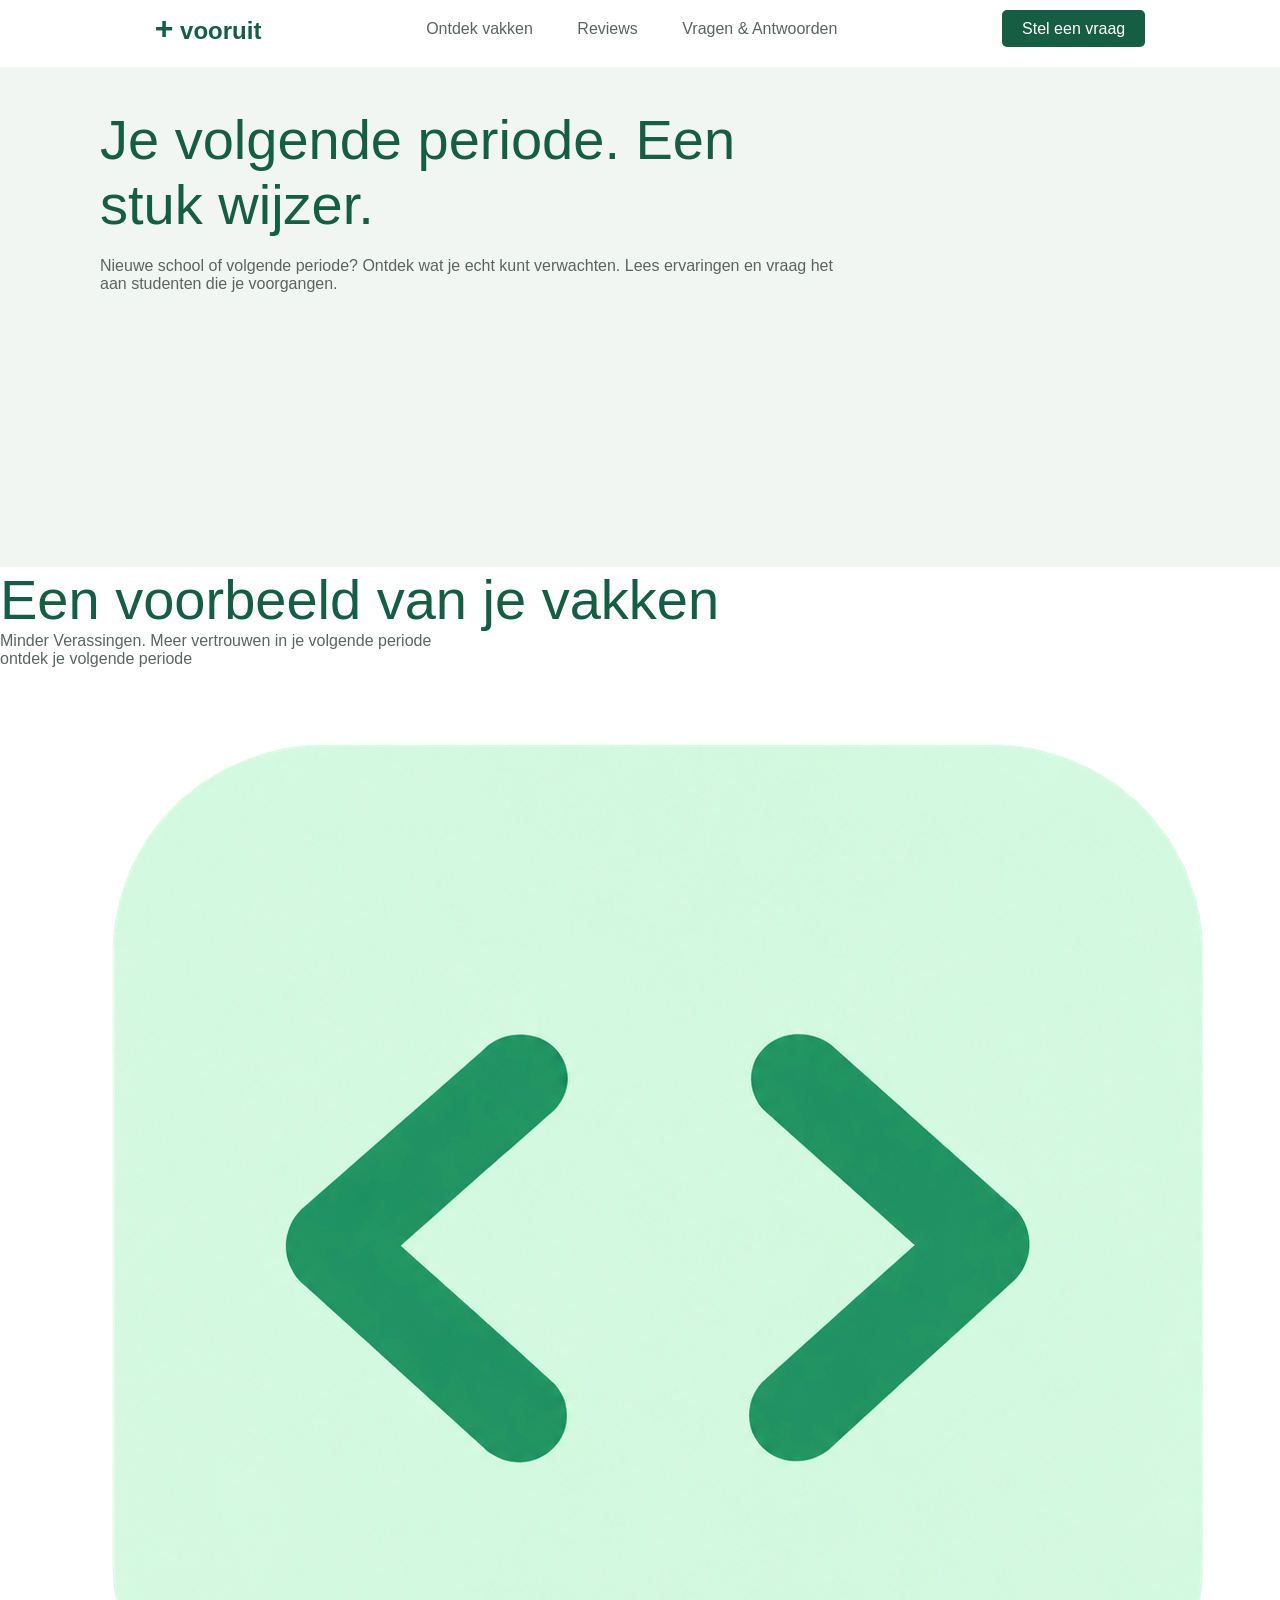
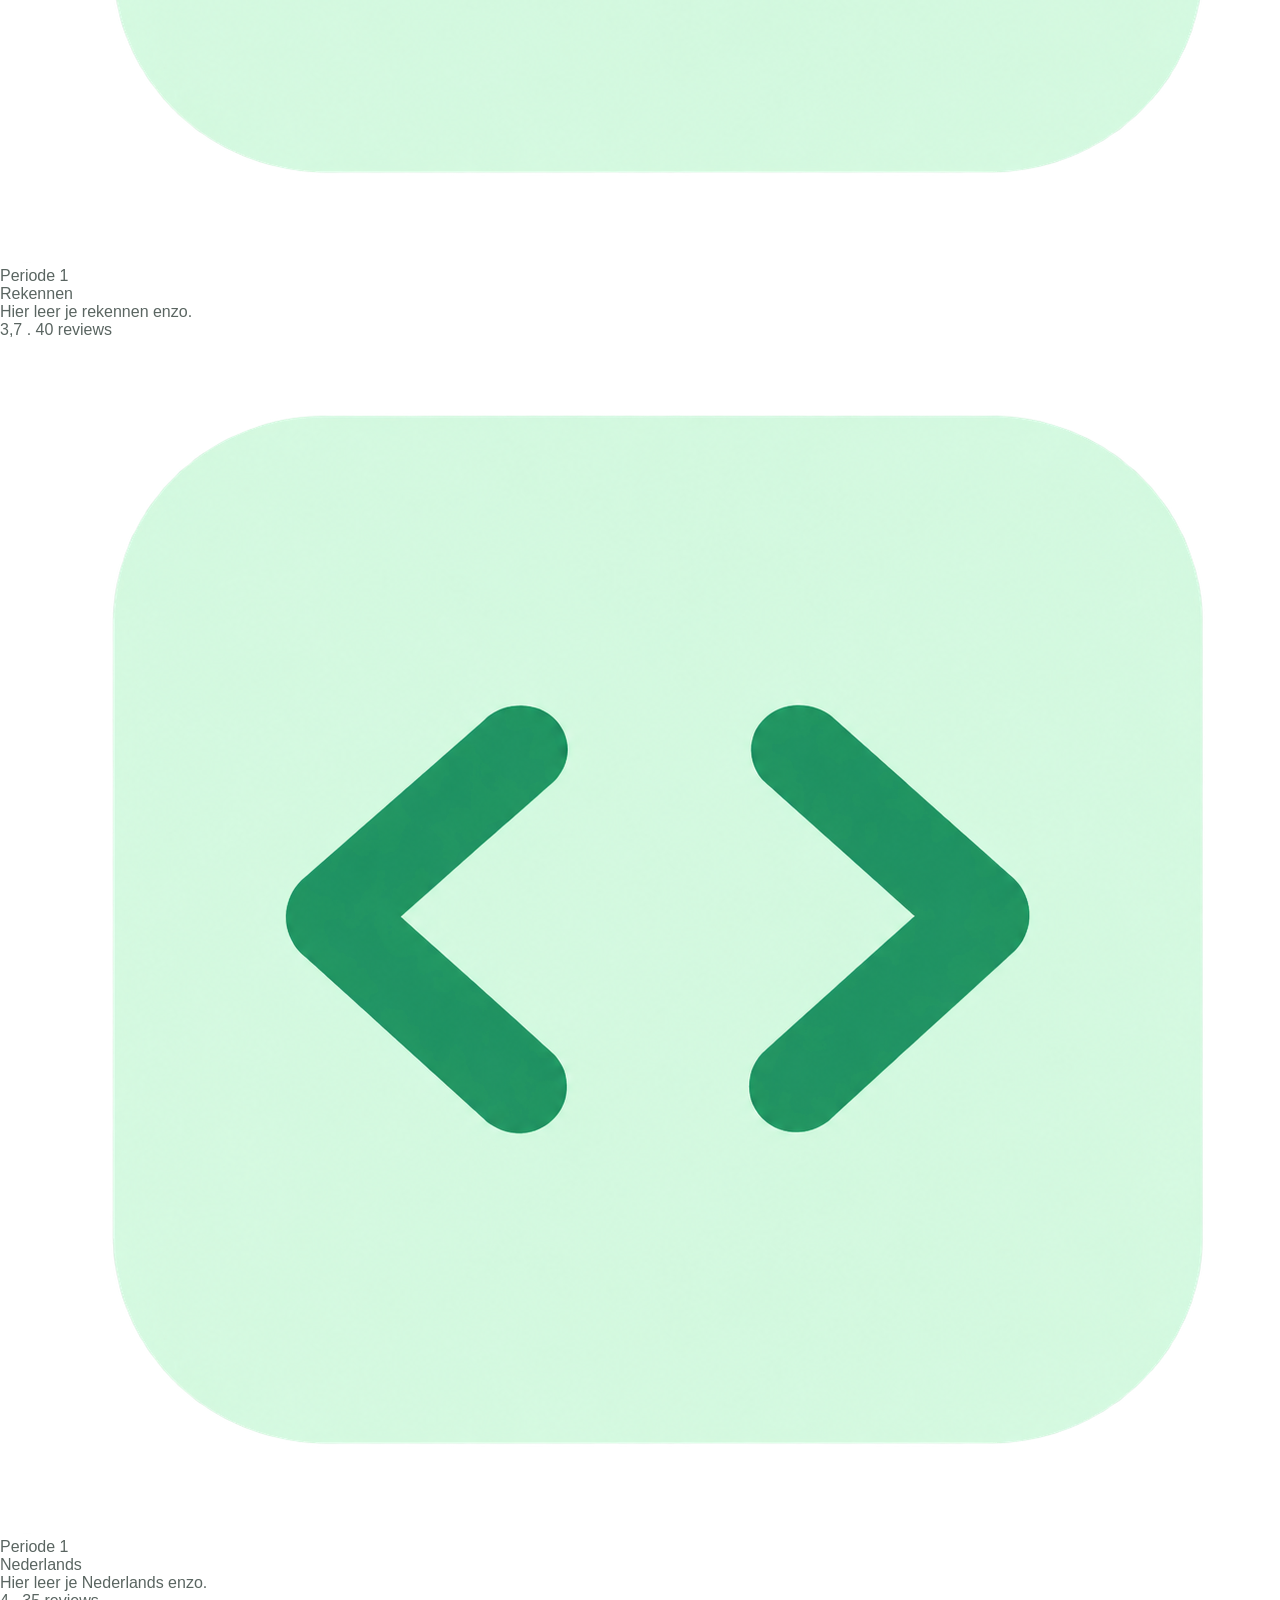
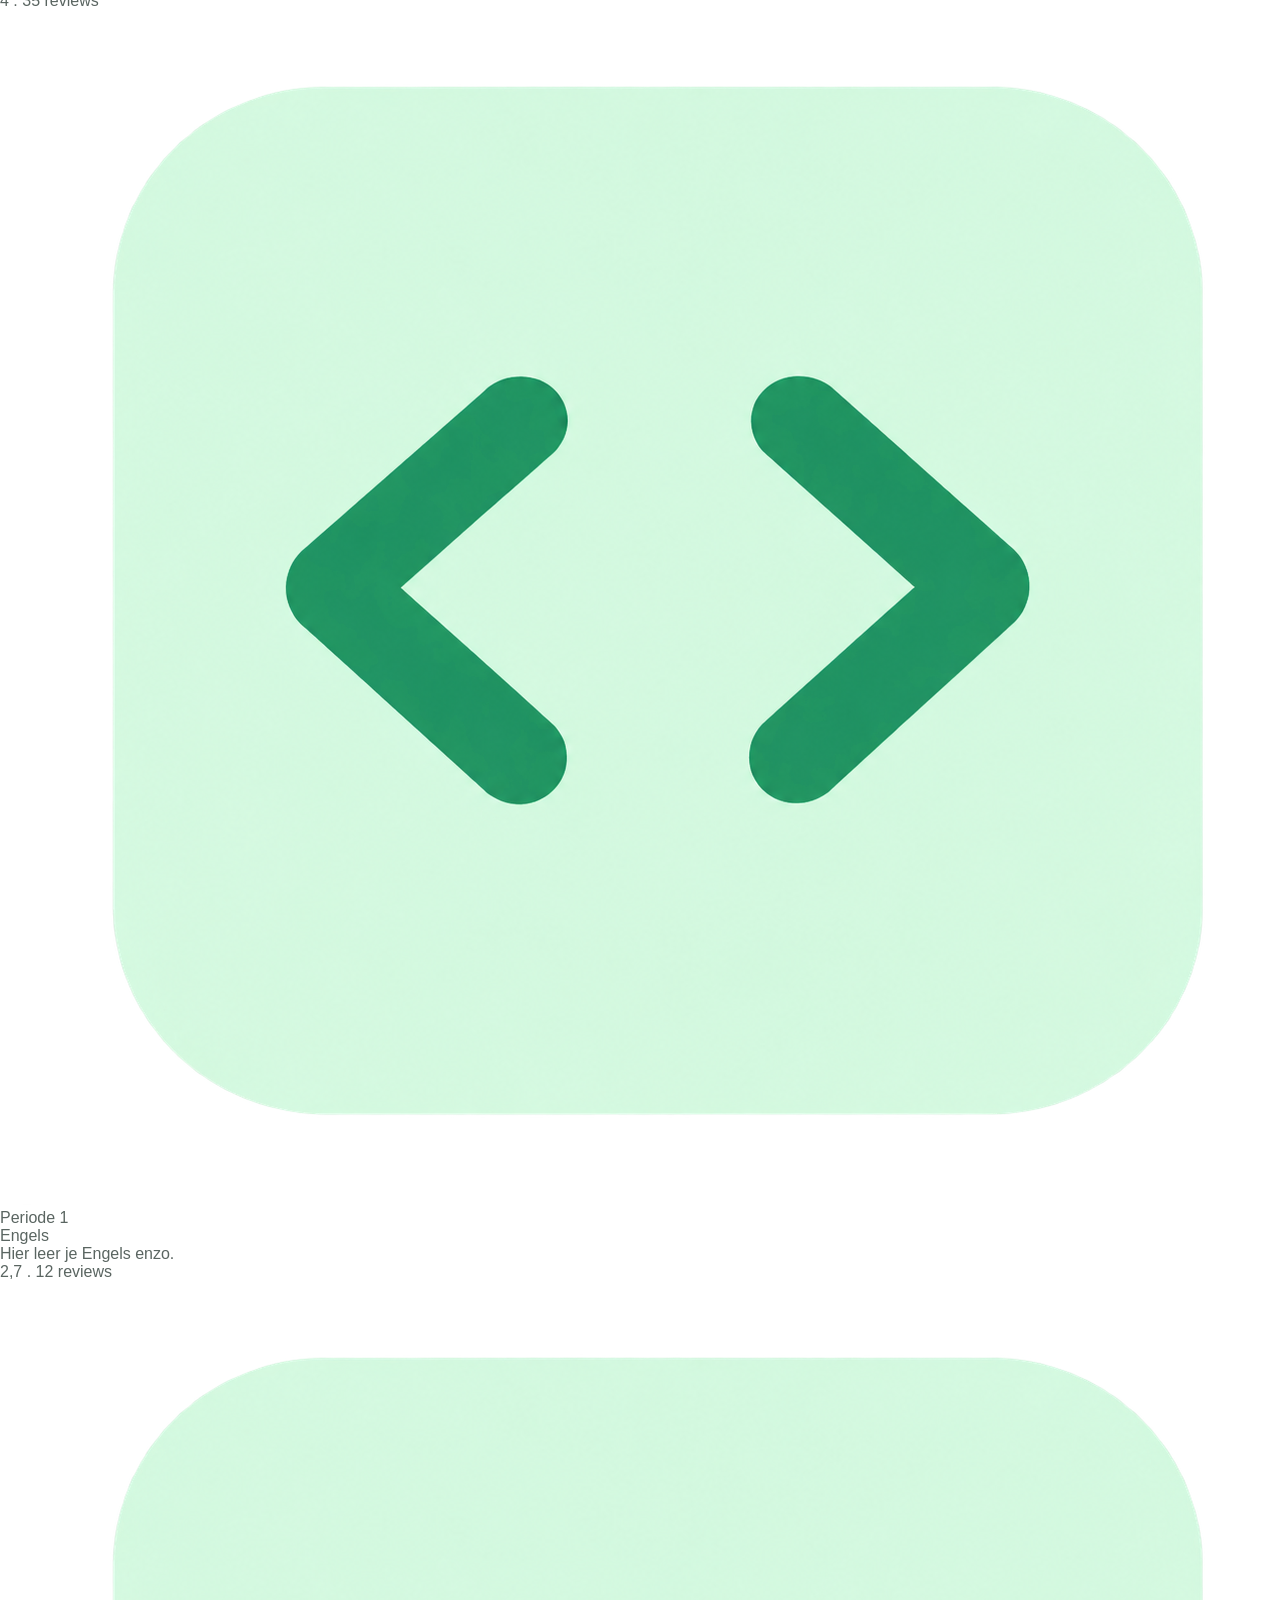
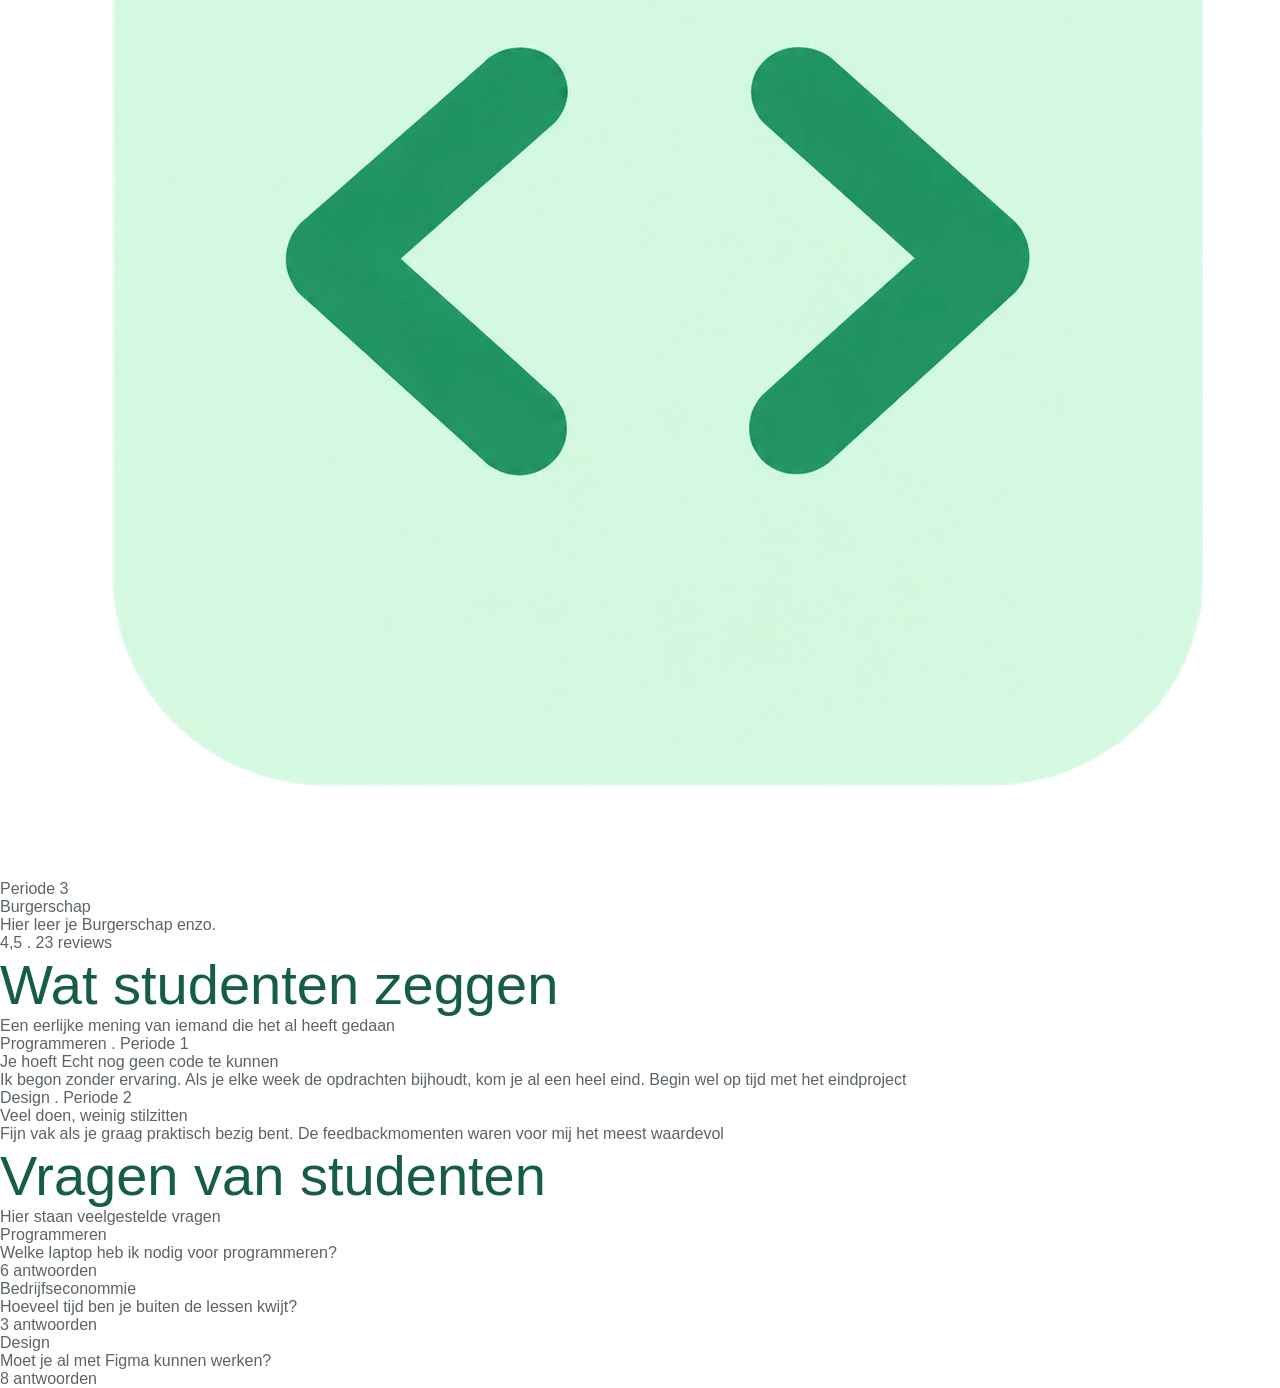
==== commit af46967b: "Merge branch 'main' of https://github.com/SashaVanRosmalen/Projectweek1" ====
--- a/web-pages/index.html
+++ b/web-pages/index.html
@@ -3,7 +3,7 @@
 
 <head>
   <meta charset="UTF-8" />
-  <meta name="viewport" content="width=device-width, initial-scale=1.0, maximum-scale=1.0, user-scalable=no" />
+  <meta name="viewport" content="width=device-width, initial-scale=1.0" />
   <title>Document</title>
   <link rel="stylesheet" href="../css/style.css" />
 </head>
@@ -12,7 +12,7 @@
   <header>
     <nav class="navigation">
       <div>
-        <h1><span>+</span> vooruit</h1>
+        <p><span>+</span> vooruit</p>
       </div>
 
       <div class="links">
@@ -38,58 +38,70 @@
       </div>
     </section>
 
-    <div class="section-text">
-      <h2>Een voorbeeld van jou vakken</h2>
-      <p>Minder verassingen. Meer vertrouwen in je volgende periode</p>
-    </div>
-    <section class="card-section">
-      <article class="card">
-        <div class="card-image-container">
+    <section class="vakken">
+      <div>
+        <h2>Een voorbeeld van je vakken</h2>
+        <p>Minder Verassingen. Meer vertrouwen in je volgende periode</p>
+        <p>ontdek je volgende periode</p>
+      </div>
+
+      <div class="vakken-container">
+        <article>
+          <div>
+            <div class="logo-container">
+              <img src="../images/logo.png"></img>
+            </div>
+            <p>Periode 1</p>
+
+            <p>Rekennen</p>
+            <p>Hier leer je rekennen enzo.</p>
+
+            <!-- ster icoon -->
+            <p>3,7 . 40 reviews</p>
+          </div>
+        </article>
+
+        <article>
           <img src="../images/logo.png" alt="" />
-          <p>Periode 1</p>
-        </div>
-        <h2>Programmeren</h2>
-        <p>ICT</p>
-        <p>Van je eerste regel code tot je eigen kleine applicatie.</p>
-        <h2 class="review">☆4,6-38 reviews</h2>
-      </article>
+          <div>
+            <p>Periode 1</p>
+            <p>Nederlands</p>
+            <p>Hier leer je Nederlands enzo.</p>
 
-      <article class="card">
-        <div class="card-image-container">
+            <!-- ster icoon -->
+            <p>4 . 35 reviews</p>
+          </div>
+        </article>
+
+        <article>
           <img src="../images/logo.png" alt="" />
-          <p>Periode 2</p>
-        </div>
-        <h2></h2>
-        <p>ICT</p>
-        <p>Van je eerste regel code tot je eigen kleine applicatie.</p>
-        <h2 class="review">☆4,6-38 reviews</h2>
-      </article>
+          <div>
+            <p>Periode 1</p>
+            <p>Engels</p>
+            <p>Hier leer je Engels enzo.</p>
 
-      <article class="card">
-        <div class="card-image-container">
+            <!-- ster icoon -->
+            <p>2,7 . 12 reviews</p>
+          </div>
+        </article>
+
+        <article>
           <img src="../images/logo.png" alt="" />
-          <p>Periode 1</p>
-        </div>
-        <h2>Programmeren</h2>
-        <p>ICT</p>
-        <p>Van je eerste regel code tot je eigen kleine applicatie.</p>
-        <h2 class="review">☆4,6-38 reviews</h2>
-      </article>
+          <div>
+            <p>Periode 3</p>
 
-      <article class="card">
-        <div class="card-image-container">
-          <img src="../images/logo.png" alt="" />
-          <p>Periode 2</p>
-        </div>
-        <h2>Programmeren</h2>
-        <p>ICT</p>
-        <p>Van je eerste regel code tot je eigen kleine applicatie.</p>
-        <h2 class="review">☆4,6-38 reviews</h2>
-      </article>
+            <p>Burgerschap</p>
+            <p>Hier leer je Burgerschap enzo.</p>
+
+            <!-- ster icoon -->
+            <p>4,5 . 23 reviews</p>
+          </div>
+        </article>
+      </div>
     </section>
 
     <!-- Wat studenten zeggen en vragen van studenten -->
-    <section class="review-section">
+    <section>
       <!-- wat studenten zegggen -->
       <div>
         <div>
@@ -97,17 +109,17 @@
           <p>Een eerlijke mening van iemand die het al heeft gedaan</p>
         </div>
 
-        <article class="review-card">
-          <p class="primary-color">Programmeren . Periode 1</p>
-          <p class="review-text primary-color">Je hoeft Echt nog geen code te kunnen</p>
+        <article>
+          <p>Programmeren . Periode 1</p>
+          <p>Je hoeft Echt nog geen code te kunnen</p>
           <p>Ik begon zonder ervaring. Als je elke week de opdrachten bijhoudt,
             kom je al een heel eind. Begin wel op tijd met het eindproject
           </p>
         </article>
 
-        <article class="review-card">
-          <p class="primary-color">Design . Periode 2</p>
-          <p class="review-text primary-color">Veel doen, weinig stilzitten</p>
+        <article>
+          <p>Design . Periode 2</p>
+          <p>Veel doen, weinig stilzitten</p>
           <p>Fijn vak als je graag praktisch bezig bent. De feedbackmomenten waren
             voor mij het meest waardevol
           </p>
@@ -121,25 +133,24 @@
           <p>Hier staan veelgestelde vragen</p>
         </div>
 
-        <article class="review-card">
-          <p class="primary-color">Programmeren</p>
-          <p class="review-text primary-color">Welke laptop heb ik nodig voor programmeren?</p>
+        <article>
+          <p>Programmeren</p>
+          <p>Welke laptop heb ik nodig voor programmeren?</p>
           <p>6 antwoorden</p>
         </article>
-        <article class="review-card">
-          <p class="primary-color">Bedrijfseconommie</p>
-          <p class="review-text primary-color">Hoeveel tijd ben je buiten de lessen kwijt?</p>
+         <article>
+          <p>Bedrijfseconommie</p>
+          <p>Hoeveel tijd ben je buiten de lessen kwijt?</p>
           <p>3 antwoorden</p>
         </article>
-        <article class="review-card">
-          <p class="primary-color">Design</p>
-          <p class="review-text primary-color">Moet je al met Figma kunnen werken?</p>
+         <article>
+          <p>Design</p>
+          <p>Moet je al met Figma kunnen werken?</p>
           <p>8 antwoorden</p>
         </article>
       </div>
 
     </section>
-
   </main>
 
   <footer></footer>
--- a/css/style.css
+++ b/css/style.css
@@ -1,37 +1,40 @@
 * {
-    margin: 0px;
-    padding: 0px;
+  margin: 0px;
+  padding: 0px;
 }
 
 :root {
-    --primary-color: #155e43;
-    --secondary-color: #2ecc71;
-    --border-color: #e4e9e5;
-    --font-color: #5a6561;
-    --font-hover-background-color: #cde8d8;
-    --background-color: #ffffff;
-    --background-color-offwhite: #f8f7f4;
-    --secondary-background-color: #f1f6f2;
+  --primary-color: #155e43;
+  --secondary-color: #2ecc71;
+  --border-color: #e4e9e5;
+  --font-color: #5a6561;
+  --font-hover-background-color: #cde8d8;
+  --background-color: #ffffff;
+  --background-color-offwhite: #f1f0e5;
+  --secondary-background-color: #f1f6f2;
 }
 
 /* GENERAL */
+html {
+    scroll-behavior: smooth;
+}
+
 body {
-    box-sizing: border-box;
-    font-family: Inter, sans-serif;
-    background-color: var(--background-color-offwhite);
-    color: var(--font-color);
+  font-family: Inter, sans-serif;
+  background-color: var(--background-color);
+  color: var(--font-color);
 }
 
 h2 {
-    font-size: 3.5rem;
-    font-weight: 500;
-    color: var(--primary-color);
+  font-size: 3.5rem;
+  font-weight: 500;
+  color: var(--primary-color);
 }
 
 h3 {
-    color: var(--font-color);
-    font-size: 1rem;
-    font-weight: 500;
+  color: var(--font-color);
+  font-size: 1rem;
+  font-weight: 500;
 }
 
 /* GENERAL */
@@ -44,33 +47,48 @@
     justify-content: space-evenly;
     background-color: var(--background-color);
     color: #fff;
-    padding: 10px 0;
+    padding: 10px;
     width: 100%;
+    margin-bottom: 10px;
 
-    span {
-        font-size: 2rem;
-        color: var(--primary-color);
+  span {
+    font-size: 2rem;
+    color: var(--primary-color);
+  }
+
+  p {
+    font-size: 1.5rem;
+    font-weight: 600;
+    color: var(--primary-color);
+  }
+
+  a {
+    color: var(--font-color);
+    text-decoration: none;
+    padding: 10px 20px;
+    transition: background-color 0.3s ease;
+  }
+
+  a:hover {
+    background-color: var(--font-hover-background-color);
+    border-radius: 5px;
+  }
+
+  .question-button {
+    background-color: var(--primary-color);
+    color: var(--background-color);
+    border: none;
+    padding: 10px 20px;
+    border-radius: 5px;
+    cursor: pointer;
+    transition: background-color 0.3s ease;
+
+    a:hover {
+      background-color: var(--primary-color);
+      color: var(--secondary-background-color);
     }
 
-    h1 {
-        font-size: 1.5rem;
-        font-weight: 600;
-        color: var(--primary-color);
-    }
-
-    a {
-        color: var(--font-color);
-        text-decoration: none;
-        padding: 10px 20px;
-        transition: background-color 0.3s ease;
-    }
-
-    a:hover {
-        background-color: var(--font-hover-background-color);
-        border-radius: 5px;
-    }
-
-    .links {
+    .links{
         display: flex;
         max-width: 500px;
     }
@@ -91,123 +109,47 @@
             color: var(--secondary-background-color);
         }
     }
+
 }
-
+}
 /* END HEADER */
 
 /* HERO */
-.hero {
-    display: flex;
-    align-items: center;
+.hero{
     width: 100%;
     height: 500px;
     background-color: var(--secondary-background-color);
-    margin-bottom: 40px;
 
     .hero-text-container {
         display: flex;
         flex-direction: column;
         align-items: left;
         width: 750px;
-        margin-left: 200px;
-        transform: scale(1.2);
+        margin-left: 100px;
 
-        p {
-            width: fit-content;
-            padding: 5px 5px;
-            font-size: 0.9rem;
-
-            background-color: var(--background-color);
-            color: var(--primary-color);
-            border-radius: 5px;
-        }
 
         h2 {
-            margin-top: 30px;
+            margin-top: 40px;
         }
 
         h3 {
-            margin-top: 30px;
+            margin-top: 20px;
         }
     }
-}
 
+    h2 {
+      margin-top: 30px;
+    }
+
+    h3 {
+      margin-top: 30px;
+    }
+  }
 /* END HERO */
 
-/* VAKKEN ARTICLES */
-.card-section {
-    display: flex;
-    flex-direction: row;
-    justify-content: space-evenly;
-    flex-wrap: wrap;
-    margin-bottom: 80px;
 
-    .card {
-        background-color: var(--background-color);
-        display: flex;
-        flex-direction: column;
-        justify-content: space-between;
-        width: 350px;
-        height: 350px;
-        padding: 30px;
-        border-radius: 20px;
-        border: solid 1px var(--border-color);
-
-        .card-image-container {
-            display: flex;
-            flex-direction: row;
-            justify-content: space-between;
-            align-items: center;
-        }
-
-        img {
-            height: 50px;
-            width: auto;
-        }
-
-        h2 {
-            font-size: 1.5rem;
-        }
-    }
-}
-
-/* END VAKKEN ARTICLES */
-
-.section-text{
-    margin-bottom: 10px;
-    margin-left: 50px;
-}
-
-.primary-color{
-    color: var(--primary-color);
-}
-
-.review-box {
+.review-box{
     width: 1400px;
     height: 600px;
     background-color: red;
 }
-
-.review-section {
-    display: flex;
-    flex-direction: row;
-    justify-content: space-evenly;
-    flex-wrap: wrap;
-    gap: 15px;
-}
-
-.review-card {
-    background-color: var(--background-color);
-    display: flex;
-    gap: 10px;
-    margin-top: 5px;
-    flex-direction: column;
-    width: 800px;
-    border-radius: 10px;
-    border: solid 1px var(--border-color);
-    padding: 15px;
-}
-
-.review-text{
-    font-size: 20px;
-}
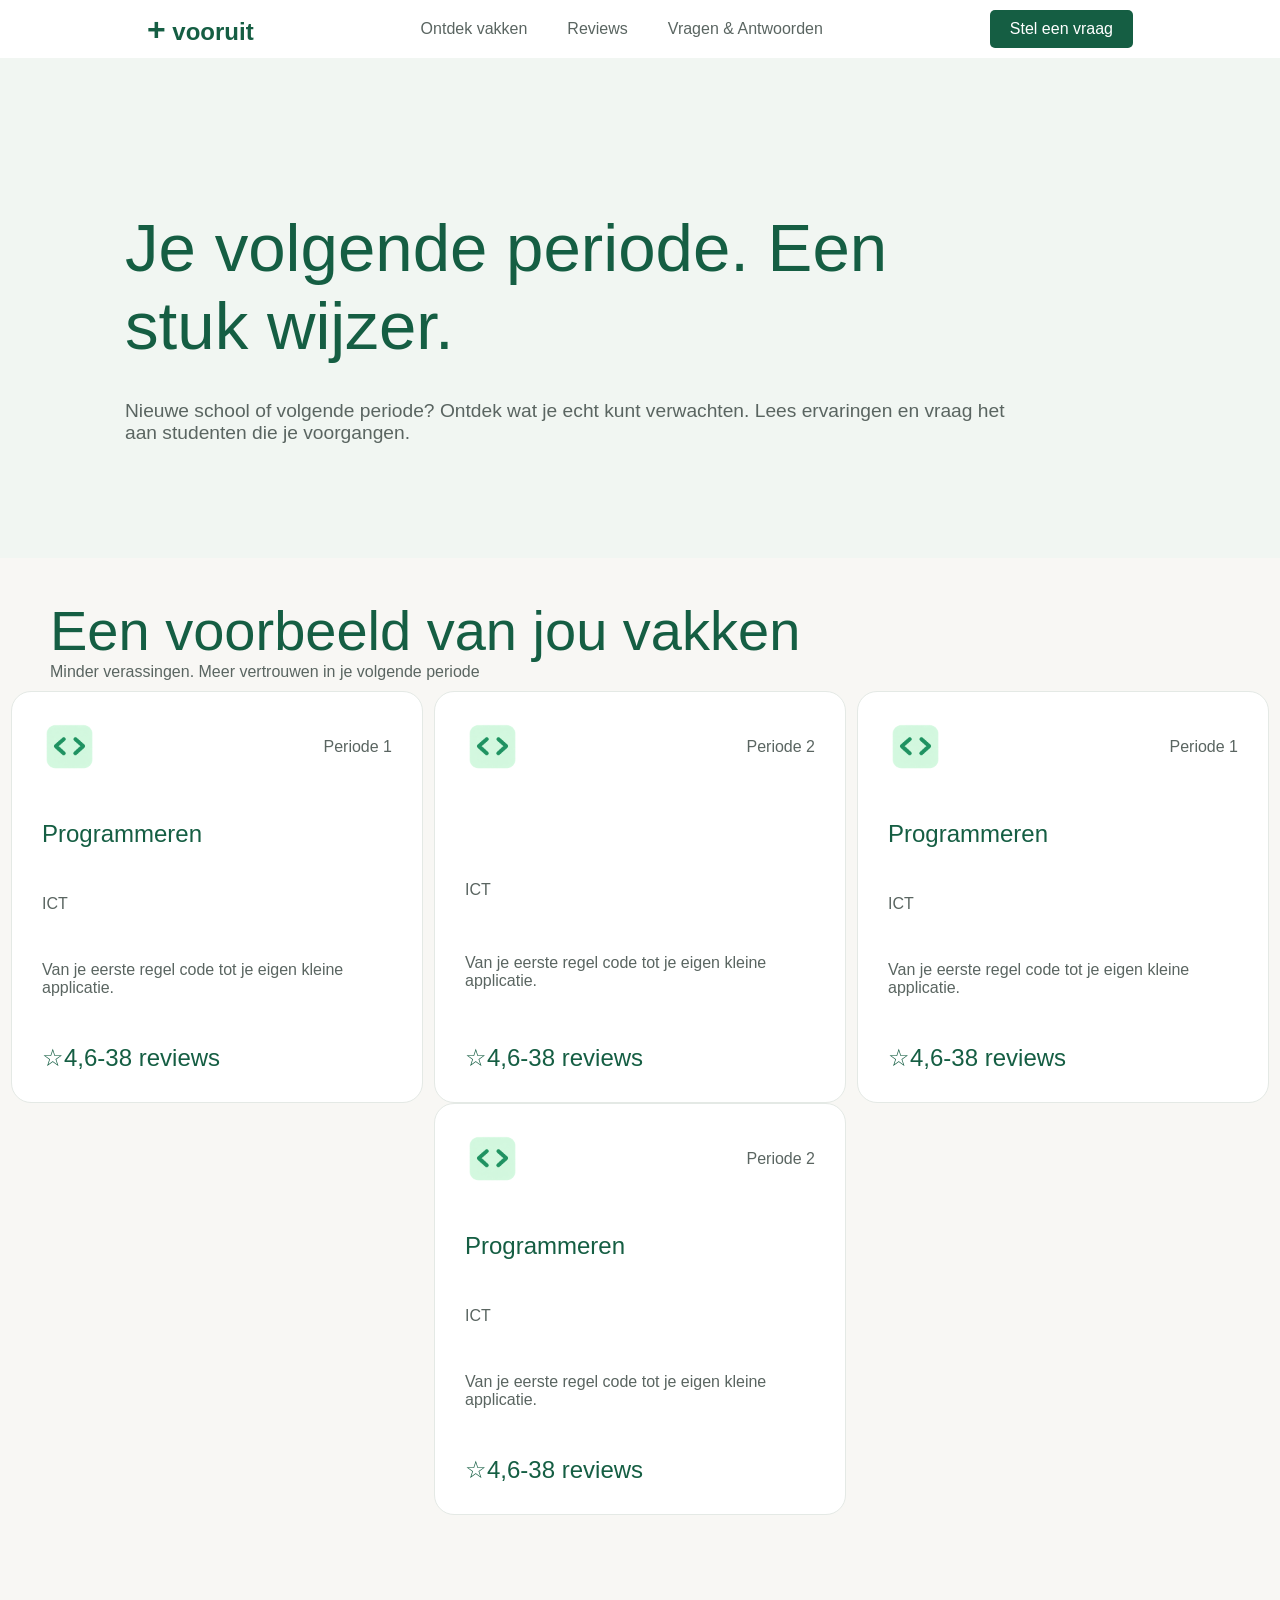
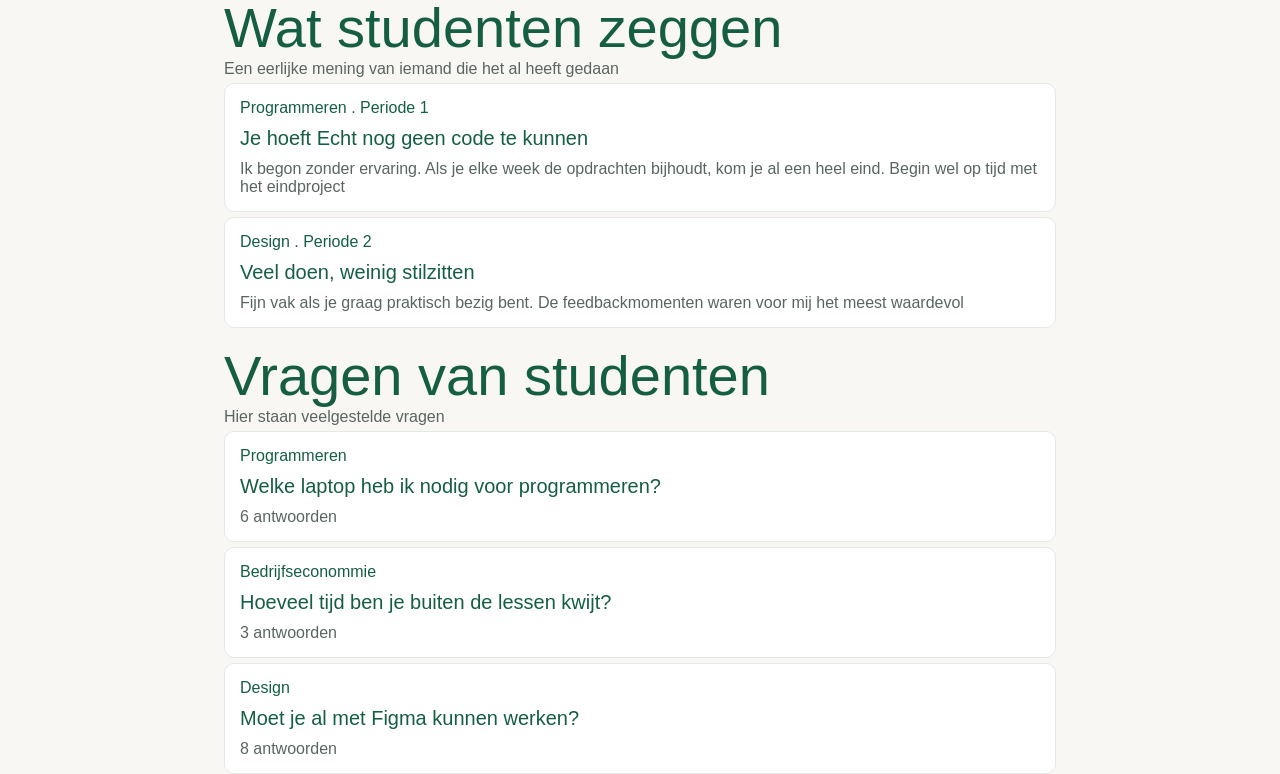
==== commit 08acfe7d: "Merge branch 'main' of https://github.com/SashaVanRosmalen/Projectweek1" ====
--- a/web-pages/index.html
+++ b/web-pages/index.html
@@ -3,7 +3,7 @@
 
 <head>
   <meta charset="UTF-8" />
-  <meta name="viewport" content="width=device-width, initial-scale=1.0" />
+  <meta name="viewport" content="width=device-width, initial-scale=1.0, maximum-scale=1.0, user-scalable=no" />
   <title>Document</title>
   <link rel="stylesheet" href="../css/style.css" />
 </head>
@@ -12,7 +12,7 @@
   <header>
     <nav class="navigation">
       <div>
-        <p><span>+</span> vooruit</p>
+        <h1><span>+</span> vooruit</h1>
       </div>
 
       <div class="links">
@@ -38,70 +38,58 @@
       </div>
     </section>
 
-    <section class="vakken">
-      <div>
-        <h2>Een voorbeeld van je vakken</h2>
-        <p>Minder Verassingen. Meer vertrouwen in je volgende periode</p>
-        <p>ontdek je volgende periode</p>
-      </div>
+    <div class="section-text">
+      <h2>Een voorbeeld van jou vakken</h2>
+      <p>Minder verassingen. Meer vertrouwen in je volgende periode</p>
+    </div>
+    <section class="card-section">
+      <article class="card">
+        <div class="card-image-container">
+          <img src="../images/logo.png" alt="" />
+          <p>Periode 1</p>
+        </div>
+        <h2>Programmeren</h2>
+        <p>ICT</p>
+        <p>Van je eerste regel code tot je eigen kleine applicatie.</p>
+        <h2 class="review">☆4,6-38 reviews</h2>
+      </article>
 
-      <div class="vakken-container">
-        <article>
-          <div>
-            <div class="logo-container">
-              <img src="../images/logo.png"></img>
-            </div>
-            <p>Periode 1</p>
+      <article class="card">
+        <div class="card-image-container">
+          <img src="../images/logo.png" alt="" />
+          <p>Periode 2</p>
+        </div>
+        <h2></h2>
+        <p>ICT</p>
+        <p>Van je eerste regel code tot je eigen kleine applicatie.</p>
+        <h2 class="review">☆4,6-38 reviews</h2>
+      </article>
 
-            <p>Rekennen</p>
-            <p>Hier leer je rekennen enzo.</p>
+      <article class="card">
+        <div class="card-image-container">
+          <img src="../images/logo.png" alt="" />
+          <p>Periode 1</p>
+        </div>
+        <h2>Programmeren</h2>
+        <p>ICT</p>
+        <p>Van je eerste regel code tot je eigen kleine applicatie.</p>
+        <h2 class="review">☆4,6-38 reviews</h2>
+      </article>
 
-            <!-- ster icoon -->
-            <p>3,7 . 40 reviews</p>
-          </div>
-        </article>
-
-        <article>
+      <article class="card">
+        <div class="card-image-container">
           <img src="../images/logo.png" alt="" />
-          <div>
-            <p>Periode 1</p>
-            <p>Nederlands</p>
-            <p>Hier leer je Nederlands enzo.</p>
-
-            <!-- ster icoon -->
-            <p>4 . 35 reviews</p>
-          </div>
-        </article>
-
-        <article>
-          <img src="../images/logo.png" alt="" />
-          <div>
-            <p>Periode 1</p>
-            <p>Engels</p>
-            <p>Hier leer je Engels enzo.</p>
-
-            <!-- ster icoon -->
-            <p>2,7 . 12 reviews</p>
-          </div>
-        </article>
-
-        <article>
-          <img src="../images/logo.png" alt="" />
-          <div>
-            <p>Periode 3</p>
-
-            <p>Burgerschap</p>
-            <p>Hier leer je Burgerschap enzo.</p>
-
-            <!-- ster icoon -->
-            <p>4,5 . 23 reviews</p>
-          </div>
-        </article>
-      </div>
+          <p>Periode 2</p>
+        </div>
+        <h2>Programmeren</h2>
+        <p>ICT</p>
+        <p>Van je eerste regel code tot je eigen kleine applicatie.</p>
+        <h2 class="review">☆4,6-38 reviews</h2>
+      </article>
     </section>
 
     <!-- Wat studenten zeggen en vragen van studenten -->
-    <section>
+    <section class="review-section">
       <!-- wat studenten zegggen -->
       <div>
         <div>
@@ -109,17 +97,17 @@
           <p>Een eerlijke mening van iemand die het al heeft gedaan</p>
         </div>
 
-        <article>
-          <p>Programmeren . Periode 1</p>
-          <p>Je hoeft Echt nog geen code te kunnen</p>
+        <article class="review-card">
+          <p class="primary-color">Programmeren . Periode 1</p>
+          <p class="review-text primary-color">Je hoeft Echt nog geen code te kunnen</p>
           <p>Ik begon zonder ervaring. Als je elke week de opdrachten bijhoudt,
             kom je al een heel eind. Begin wel op tijd met het eindproject
           </p>
         </article>
 
-        <article>
-          <p>Design . Periode 2</p>
-          <p>Veel doen, weinig stilzitten</p>
+        <article class="review-card">
+          <p class="primary-color">Design . Periode 2</p>
+          <p class="review-text primary-color">Veel doen, weinig stilzitten</p>
           <p>Fijn vak als je graag praktisch bezig bent. De feedbackmomenten waren
             voor mij het meest waardevol
           </p>
@@ -133,24 +121,25 @@
           <p>Hier staan veelgestelde vragen</p>
         </div>
 
-        <article>
-          <p>Programmeren</p>
-          <p>Welke laptop heb ik nodig voor programmeren?</p>
+        <article class="review-card">
+          <p class="primary-color">Programmeren</p>
+          <p class="review-text primary-color">Welke laptop heb ik nodig voor programmeren?</p>
           <p>6 antwoorden</p>
         </article>
-         <article>
-          <p>Bedrijfseconommie</p>
-          <p>Hoeveel tijd ben je buiten de lessen kwijt?</p>
+        <article class="review-card">
+          <p class="primary-color">Bedrijfseconommie</p>
+          <p class="review-text primary-color">Hoeveel tijd ben je buiten de lessen kwijt?</p>
           <p>3 antwoorden</p>
         </article>
-         <article>
-          <p>Design</p>
-          <p>Moet je al met Figma kunnen werken?</p>
+        <article class="review-card">
+          <p class="primary-color">Design</p>
+          <p class="review-text primary-color">Moet je al met Figma kunnen werken?</p>
           <p>8 antwoorden</p>
         </article>
       </div>
 
     </section>
+
   </main>
 
   <footer></footer>
--- a/css/style.css
+++ b/css/style.css
@@ -1,17 +1,17 @@
 * {
-  margin: 0px;
-  padding: 0px;
+    margin: 0px;
+    padding: 0px;
 }
 
 :root {
-  --primary-color: #155e43;
-  --secondary-color: #2ecc71;
-  --border-color: #e4e9e5;
-  --font-color: #5a6561;
-  --font-hover-background-color: #cde8d8;
-  --background-color: #ffffff;
-  --background-color-offwhite: #f1f0e5;
-  --secondary-background-color: #f1f6f2;
+    --primary-color: #155e43;
+    --secondary-color: #2ecc71;
+    --border-color: #e4e9e5;
+    --font-color: #5a6561;
+    --font-hover-background-color: #cde8d8;
+    --background-color: #ffffff;
+    --background-color-offwhite: #f8f7f4;
+    --secondary-background-color: #f1f6f2;
 }
 
 /* GENERAL */
@@ -20,9 +20,10 @@
 }
 
 body {
-  font-family: Inter, sans-serif;
-  background-color: var(--background-color);
-  color: var(--font-color);
+    box-sizing: border-box;
+    font-family: Inter, sans-serif;
+    background-color: var(--background-color-offwhite);
+    color: var(--font-color);
 }
 
 h2 {
@@ -47,48 +48,33 @@
     justify-content: space-evenly;
     background-color: var(--background-color);
     color: #fff;
-    padding: 10px;
+    padding: 10px 0;
     width: 100%;
-    margin-bottom: 10px;
-
-  span {
-    font-size: 2rem;
-    color: var(--primary-color);
-  }
-
-  p {
-    font-size: 1.5rem;
-    font-weight: 600;
-    color: var(--primary-color);
-  }
-
-  a {
-    color: var(--font-color);
-    text-decoration: none;
-    padding: 10px 20px;
-    transition: background-color 0.3s ease;
-  }
-
-  a:hover {
-    background-color: var(--font-hover-background-color);
-    border-radius: 5px;
-  }
-
-  .question-button {
-    background-color: var(--primary-color);
-    color: var(--background-color);
-    border: none;
-    padding: 10px 20px;
-    border-radius: 5px;
-    cursor: pointer;
-    transition: background-color 0.3s ease;
+
+    span {
+        font-size: 2rem;
+        color: var(--primary-color);
+    }
+
+    h1 {
+        font-size: 1.5rem;
+        font-weight: 600;
+        color: var(--primary-color);
+    }
+
+    a {
+        color: var(--font-color);
+        text-decoration: none;
+        padding: 10px 20px;
+        transition: background-color 0.3s ease;
+    }
 
     a:hover {
       background-color: var(--primary-color);
       color: var(--secondary-background-color);
     }
 
-    .links{
+    .links {
         display: flex;
         max-width: 500px;
     }
@@ -109,47 +95,122 @@
             color: var(--secondary-background-color);
         }
     }
-
-}
 }
 /* END HEADER */
 
 /* HERO */
-.hero{
+.hero {
+    display: flex;
+    align-items: center;
     width: 100%;
     height: 500px;
     background-color: var(--secondary-background-color);
+    margin-bottom: 40px;
 
     .hero-text-container {
         display: flex;
         flex-direction: column;
         align-items: left;
         width: 750px;
-        margin-left: 100px;
-
+        margin-left: 200px;
+        transform: scale(1.2);
+
+        p {
+            width: fit-content;
+            padding: 5px 5px;
+            font-size: 0.9rem;
+
+            background-color: var(--background-color);
+            color: var(--primary-color);
+            border-radius: 5px;
+        }
 
         h2 {
-            margin-top: 40px;
+            margin-top: 30px;
         }
 
         h3 {
-            margin-top: 20px;
-        }
-    }
-
-    h2 {
-      margin-top: 30px;
-    }
-
-    h3 {
-      margin-top: 30px;
-    }
-  }
+            margin-top: 30px;
+        }
+    }
+}
+
 /* END HERO */
 
-
-.review-box{
+/* VAKKEN ARTICLES */
+.card-section {
+    display: flex;
+    flex-direction: row;
+    justify-content: space-evenly;
+    flex-wrap: wrap;
+    margin-bottom: 80px;
+
+    .card {
+        background-color: var(--background-color);
+        display: flex;
+        flex-direction: column;
+        justify-content: space-between;
+        width: 350px;
+        height: 350px;
+        padding: 30px;
+        border-radius: 20px;
+        border: solid 1px var(--border-color);
+
+        .card-image-container {
+            display: flex;
+            flex-direction: row;
+            justify-content: space-between;
+            align-items: center;
+        }
+
+        img {
+            height: 50px;
+            width: auto;
+        }
+
+        h2 {
+            font-size: 1.5rem;
+        }
+    }
+}
+
+/* END VAKKEN ARTICLES */
+
+.section-text{
+    margin-bottom: 10px;
+    margin-left: 50px;
+}
+
+.primary-color{
+    color: var(--primary-color);
+}
+
+.review-box {
     width: 1400px;
     height: 600px;
     background-color: red;
 }
+
+.review-section {
+    display: flex;
+    flex-direction: row;
+    justify-content: space-evenly;
+    flex-wrap: wrap;
+    gap: 15px;
+}
+
+.review-card {
+    background-color: var(--background-color);
+    display: flex;
+    gap: 10px;
+    margin-top: 5px;
+    flex-direction: column;
+    width: 800px;
+    border-radius: 10px;
+    border: solid 1px var(--border-color);
+    padding: 15px;
+}
+
+.review-text{
+    font-size: 20px;
+}
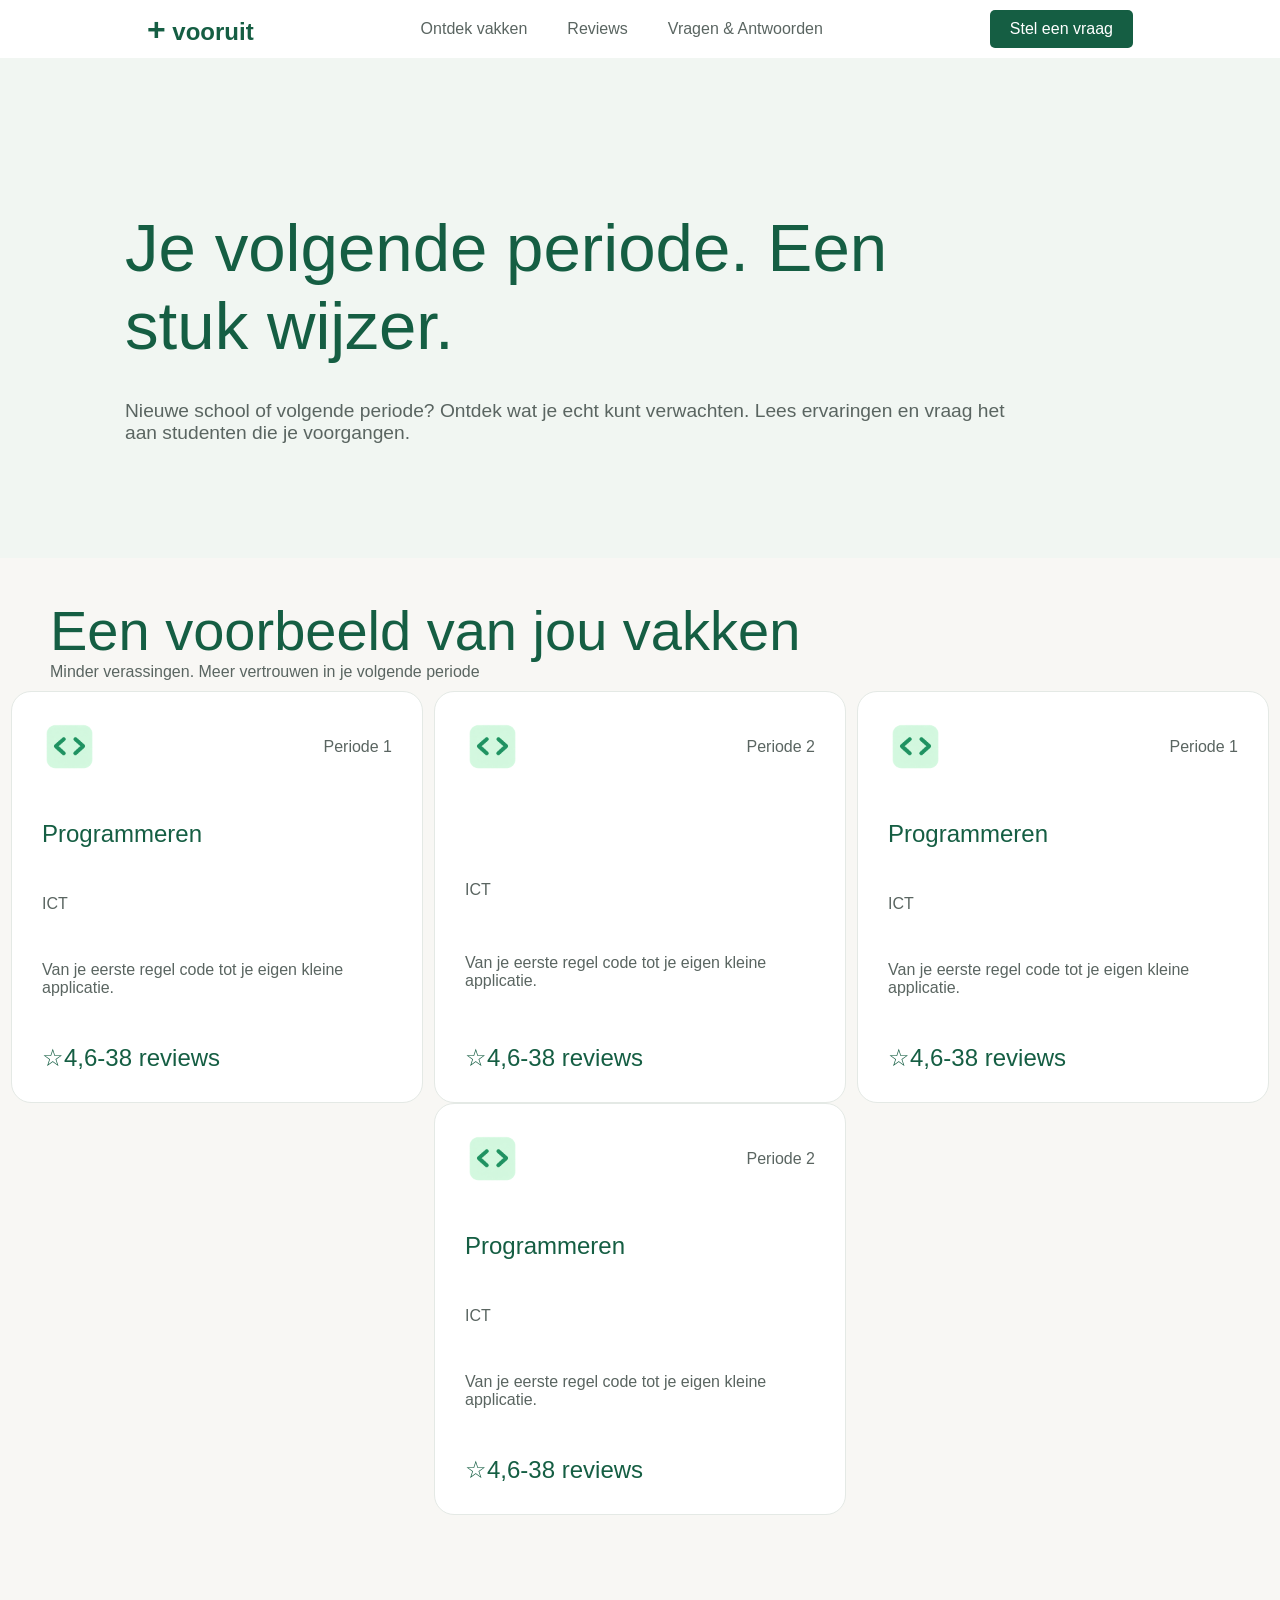
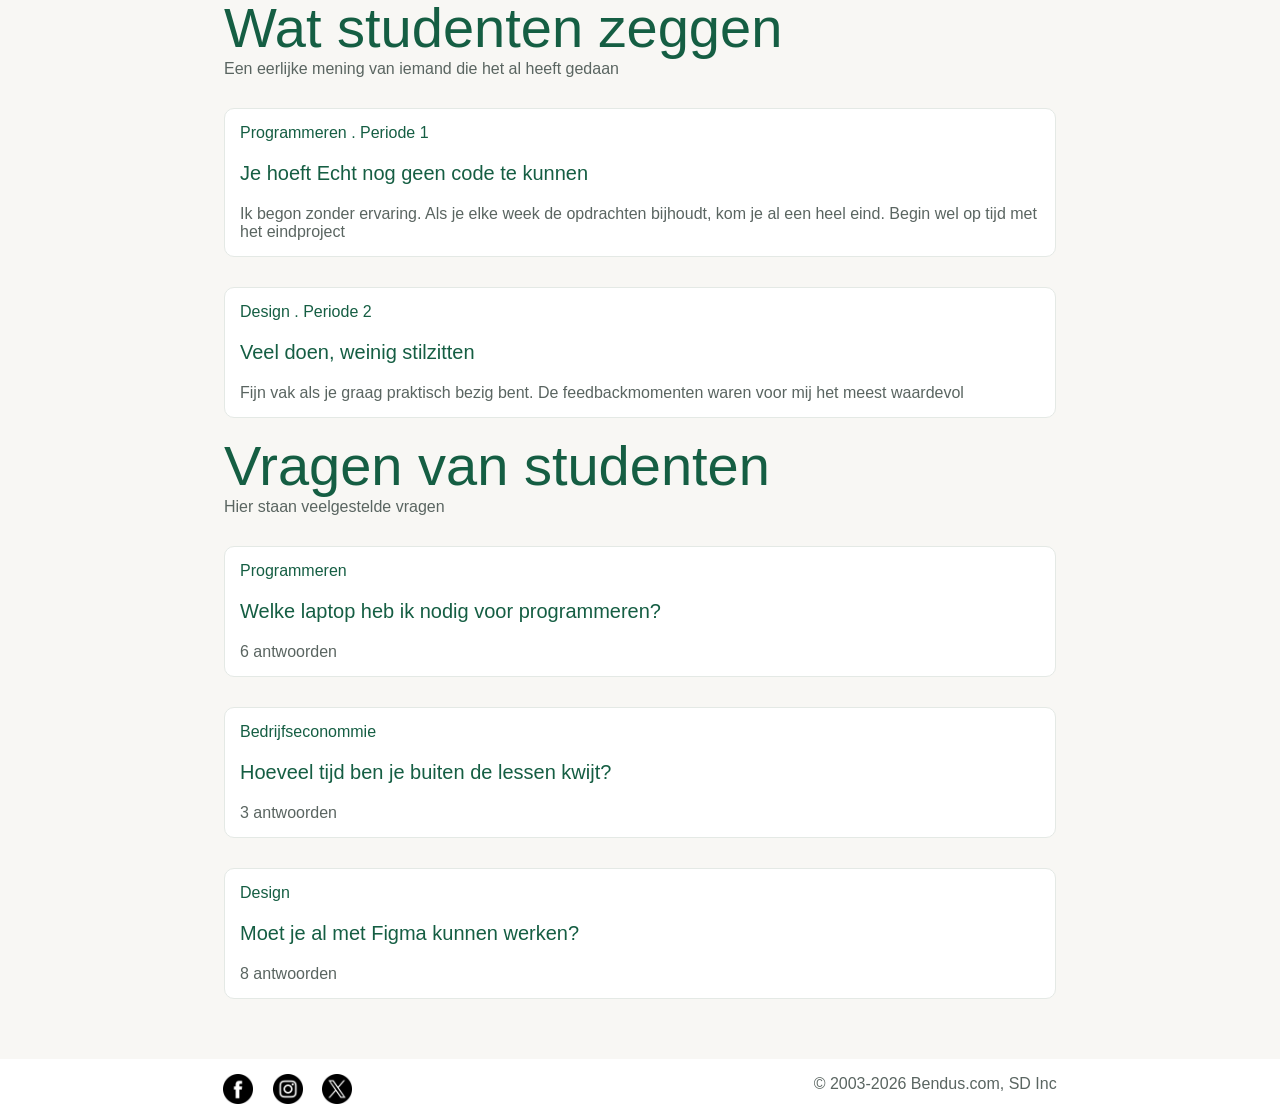
==== commit c61ecb1d: "W final update" ====
--- a/web-pages/index.html
+++ b/web-pages/index.html
@@ -16,13 +16,13 @@
       </div>
 
       <div class="links">
-        <a href="#">Ontdek vakken</a>
-        <a href="#">Reviews</a>
+        <a href="#vakken">Ontdek vakken</a>
+        <a href="#reviews">Reviews</a>
         <a href="#">Vragen & Antwoorden</a>
       </div>
 
       <div>
-        <a class="question-button" href="#">Stel een vraag</a>
+        <a class="question-button" href="review.html">Stel een vraag</a>
       </div>
     </nav>
   </header>
@@ -43,7 +43,7 @@
       <p>Minder verassingen. Meer vertrouwen in je volgende periode</p>
     </div>
     <section class="card-section">
-      <article class="card">
+      <article id="reviews" class="card">
         <div class="card-image-container">
           <img src="../images/logo.png" alt="" />
           <p>Periode 1</p>
@@ -89,9 +89,9 @@
     </section>
 
     <!-- Wat studenten zeggen en vragen van studenten -->
-    <section class="review-section">
+    <section id="vakken" class="review-section">
       <!-- wat studenten zegggen -->
-      <div>
+      <div class="review-container">
         <div>
           <h2>Wat studenten zeggen</h2>
           <p>Een eerlijke mening van iemand die het al heeft gedaan</p>
@@ -115,7 +115,7 @@
       </div>
 
       <!-- Vragen van studenten -->
-      <div>
+      <div class="review-container">
         <div>
           <h2>Vragen van studenten</h2>
           <p>Hier staan veelgestelde vragen</p>
@@ -142,7 +142,14 @@
 
   </main>
 
-  <footer></footer>
+  <footer>
+    <div>
+      <img src="../images/facebook.png" alt="facebook" />
+      <img src="../images/instagram.png" alt="instagram" />
+      <img src="../images/x.png" alt="twitter" />
+    </div>
+    © 2003-2026 Bendus.com, SD Inc
+  </footer>
 </body>
 
 </html>
--- a/css/style.css
+++ b/css/style.css
@@ -1,29 +1,29 @@
 * {
-    margin: 0px;
-    padding: 0px;
+  margin: 0px;
+  padding: 0px;
 }
 
 :root {
-    --primary-color: #155e43;
-    --secondary-color: #2ecc71;
-    --border-color: #e4e9e5;
-    --font-color: #5a6561;
-    --font-hover-background-color: #cde8d8;
-    --background-color: #ffffff;
-    --background-color-offwhite: #f8f7f4;
-    --secondary-background-color: #f1f6f2;
+  --primary-color: #155e43;
+  --secondary-color: #2ecc71;
+  --border-color: #e4e9e5;
+  --font-color: #5a6561;
+  --font-hover-background-color: #cde8d8;
+  --background-color: #ffffff;
+  --background-color-offwhite: #f8f7f4;
+  --secondary-background-color: #f1f6f2;
 }
 
 /* GENERAL */
 html {
-    scroll-behavior: smooth;
+  scroll-behavior: smooth;
 }
 
 body {
-    box-sizing: border-box;
-    font-family: Inter, sans-serif;
-    background-color: var(--background-color-offwhite);
-    color: var(--font-color);
+  box-sizing: border-box;
+  font-family: Inter, sans-serif;
+  background-color: var(--background-color-offwhite);
+  color: var(--font-color);
 }
 
 h2 {
@@ -42,175 +42,200 @@
 
 /* HEADER */
 .navigation {
-    display: flex;
-    margin: 0 auto;
-    align-items: center;
-    justify-content: space-evenly;
-    background-color: var(--background-color);
-    color: #fff;
-    padding: 10px 0;
-    width: 100%;
-
-    span {
-        font-size: 2rem;
-        color: var(--primary-color);
-    }
-
-    h1 {
-        font-size: 1.5rem;
-        font-weight: 600;
-        color: var(--primary-color);
-    }
-
-    a {
-        color: var(--font-color);
-        text-decoration: none;
-        padding: 10px 20px;
-        transition: background-color 0.3s ease;
-    }
-
-    a:hover {
-      background-color: var(--primary-color);
-      color: var(--secondary-background-color);
-    }
-
-    .links {
-        display: flex;
-        max-width: 500px;
-    }
-
-    .question-button {
-        display: flex;
-        flex-wrap: wrap;
-        background-color: var(--primary-color);
-        color: var(--background-color);
-        border: none;
-        padding: 10px 20px;
-        border-radius: 5px;
-        cursor: pointer;
-        transition: background-color 0.3s ease;
-
-        a:hover {
-            background-color: var(--primary-color);
-            color: var(--secondary-background-color);
-        }
-    }
+  display: flex;
+  margin: 0 auto;
+  align-items: center;
+  justify-content: space-evenly;
+  background-color: var(--background-color);
+  color: #fff;
+  padding: 10px 0;
+  width: 100%;
+
+  span {
+    font-size: 2rem;
+    color: var(--primary-color);
+  }
+
+  h1 {
+    font-size: 1.5rem;
+    font-weight: 600;
+    color: var(--primary-color);
+  }
+
+  a {
+    color: var(--font-color);
+    text-decoration: none;
+    padding: 10px 20px;
+    transition: background-color 0.3s ease;
+  }
+
+  a:hover {
+    background-color: var(--font-hover-background-color);
+    color: var(--font-color);
+    border-radius: 5px;
+  }
+
+  .links {
+    display: flex;
+    max-width: 500px;
+  }
+
+  .question-button {
+    display: flex;
+    flex-wrap: wrap;
+    background-color: var(--primary-color);
+    color: var(--background-color);
+    border: none;
+    padding: 10px 20px;
+    border-radius: 5px;
+    cursor: pointer;
+    transition: background-color 0.3s ease;
+
+    :nth-child(1) {
+      background-color: var(--font-hover-background-color);
+      color: var(--font-color);
+    }
+  }
 }
 /* END HEADER */
 
 /* HERO */
 .hero {
-    display: flex;
-    align-items: center;
-    width: 100%;
-    height: 500px;
-    background-color: var(--secondary-background-color);
-    margin-bottom: 40px;
-
-    .hero-text-container {
-        display: flex;
-        flex-direction: column;
-        align-items: left;
-        width: 750px;
-        margin-left: 200px;
-        transform: scale(1.2);
-
-        p {
-            width: fit-content;
-            padding: 5px 5px;
-            font-size: 0.9rem;
-
-            background-color: var(--background-color);
-            color: var(--primary-color);
-            border-radius: 5px;
-        }
-
-        h2 {
-            margin-top: 30px;
-        }
-
-        h3 {
-            margin-top: 30px;
-        }
-    }
+  display: flex;
+  align-items: center;
+  width: 100%;
+  height: 500px;
+  background-color: var(--secondary-background-color);
+  margin-bottom: 40px;
+
+  .hero-text-container {
+    display: flex;
+    flex-direction: column;
+    align-items: left;
+    width: 750px;
+    margin-left: 200px;
+    transform: scale(1.2);
+
+    p {
+      width: fit-content;
+      padding: 5px 5px;
+      font-size: 0.9rem;
+
+      background-color: var(--background-color);
+      color: var(--primary-color);
+      border-radius: 5px;
+    }
+
+    h2 {
+      margin-top: 30px;
+    }
+
+    h3 {
+      margin-top: 30px;
+    }
+  }
 }
 
 /* END HERO */
 
 /* VAKKEN ARTICLES */
 .card-section {
-    display: flex;
-    flex-direction: row;
-    justify-content: space-evenly;
-    flex-wrap: wrap;
-    margin-bottom: 80px;
-
-    .card {
-        background-color: var(--background-color);
-        display: flex;
-        flex-direction: column;
-        justify-content: space-between;
-        width: 350px;
-        height: 350px;
-        padding: 30px;
-        border-radius: 20px;
-        border: solid 1px var(--border-color);
-
-        .card-image-container {
-            display: flex;
-            flex-direction: row;
-            justify-content: space-between;
-            align-items: center;
-        }
-
-        img {
-            height: 50px;
-            width: auto;
-        }
-
-        h2 {
-            font-size: 1.5rem;
-        }
-    }
+  display: flex;
+  flex-direction: row;
+  justify-content: space-evenly;
+  flex-wrap: wrap;
+  margin-bottom: 80px;
+
+  .card {
+    background-color: var(--background-color);
+    display: flex;
+    flex-direction: column;
+    justify-content: space-between;
+    width: 350px;
+    height: 350px;
+    padding: 30px;
+    border-radius: 20px;
+    border: solid 1px var(--border-color);
+
+    .card-image-container {
+      display: flex;
+      flex-direction: row;
+      justify-content: space-between;
+      align-items: center;
+    }
+
+    img {
+      height: 50px;
+      width: auto;
+    }
+
+    h2 {
+      font-size: 1.5rem;
+    }
+  }
 }
 
 /* END VAKKEN ARTICLES */
 
-.section-text{
-    margin-bottom: 10px;
-    margin-left: 50px;
-}
-
-.primary-color{
-    color: var(--primary-color);
+.section-text {
+  margin-bottom: 10px;
+  margin-left: 50px;
+}
+
+.primary-color {
+  color: var(--primary-color);
 }
 
 .review-box {
-    width: 1400px;
-    height: 600px;
-    background-color: red;
+  width: 1400px;
+  height: 600px;
+  background-color: red;
 }
 
 .review-section {
-    display: flex;
-    flex-direction: row;
-    justify-content: space-evenly;
-    flex-wrap: wrap;
-    gap: 15px;
+  display: flex;
+  flex-direction: row;
+  justify-content: space-evenly;
+  flex-wrap: wrap;
+  gap: 15px;
+}
+
+.review-container {
+  display: flex;
+  flex-direction: column;
+  gap: 25px;
 }
 
 .review-card {
-    background-color: var(--background-color);
-    display: flex;
-    gap: 10px;
-    margin-top: 5px;
-    flex-direction: column;
-    width: 800px;
-    border-radius: 10px;
-    border: solid 1px var(--border-color);
-    padding: 15px;
-}
-
-.review-text{
-    font-size: 20px;
-}
+  background-color: var(--background-color);
+  display: flex;
+  gap: 10px;
+  margin-top: 5px;
+  flex-direction: column;
+  gap: 20px;
+  width: 800px;
+  border-radius: 10px;
+  border: solid 1px var(--border-color);
+  padding: 15px;
+}
+
+.review-text {
+  font-size: 20px;
+}
+
+
+footer{
+   margin-top: 60px;
+   background-color: white;
+   width: 100%;
+   display: flex;
+   align-items: center;
+   justify-content: space-around;
+ 
+   img{
+    height: 30px;
+    width: 30px;
+    margin-top: 15px;
+    margin-right: 15px;
+   }
+}
